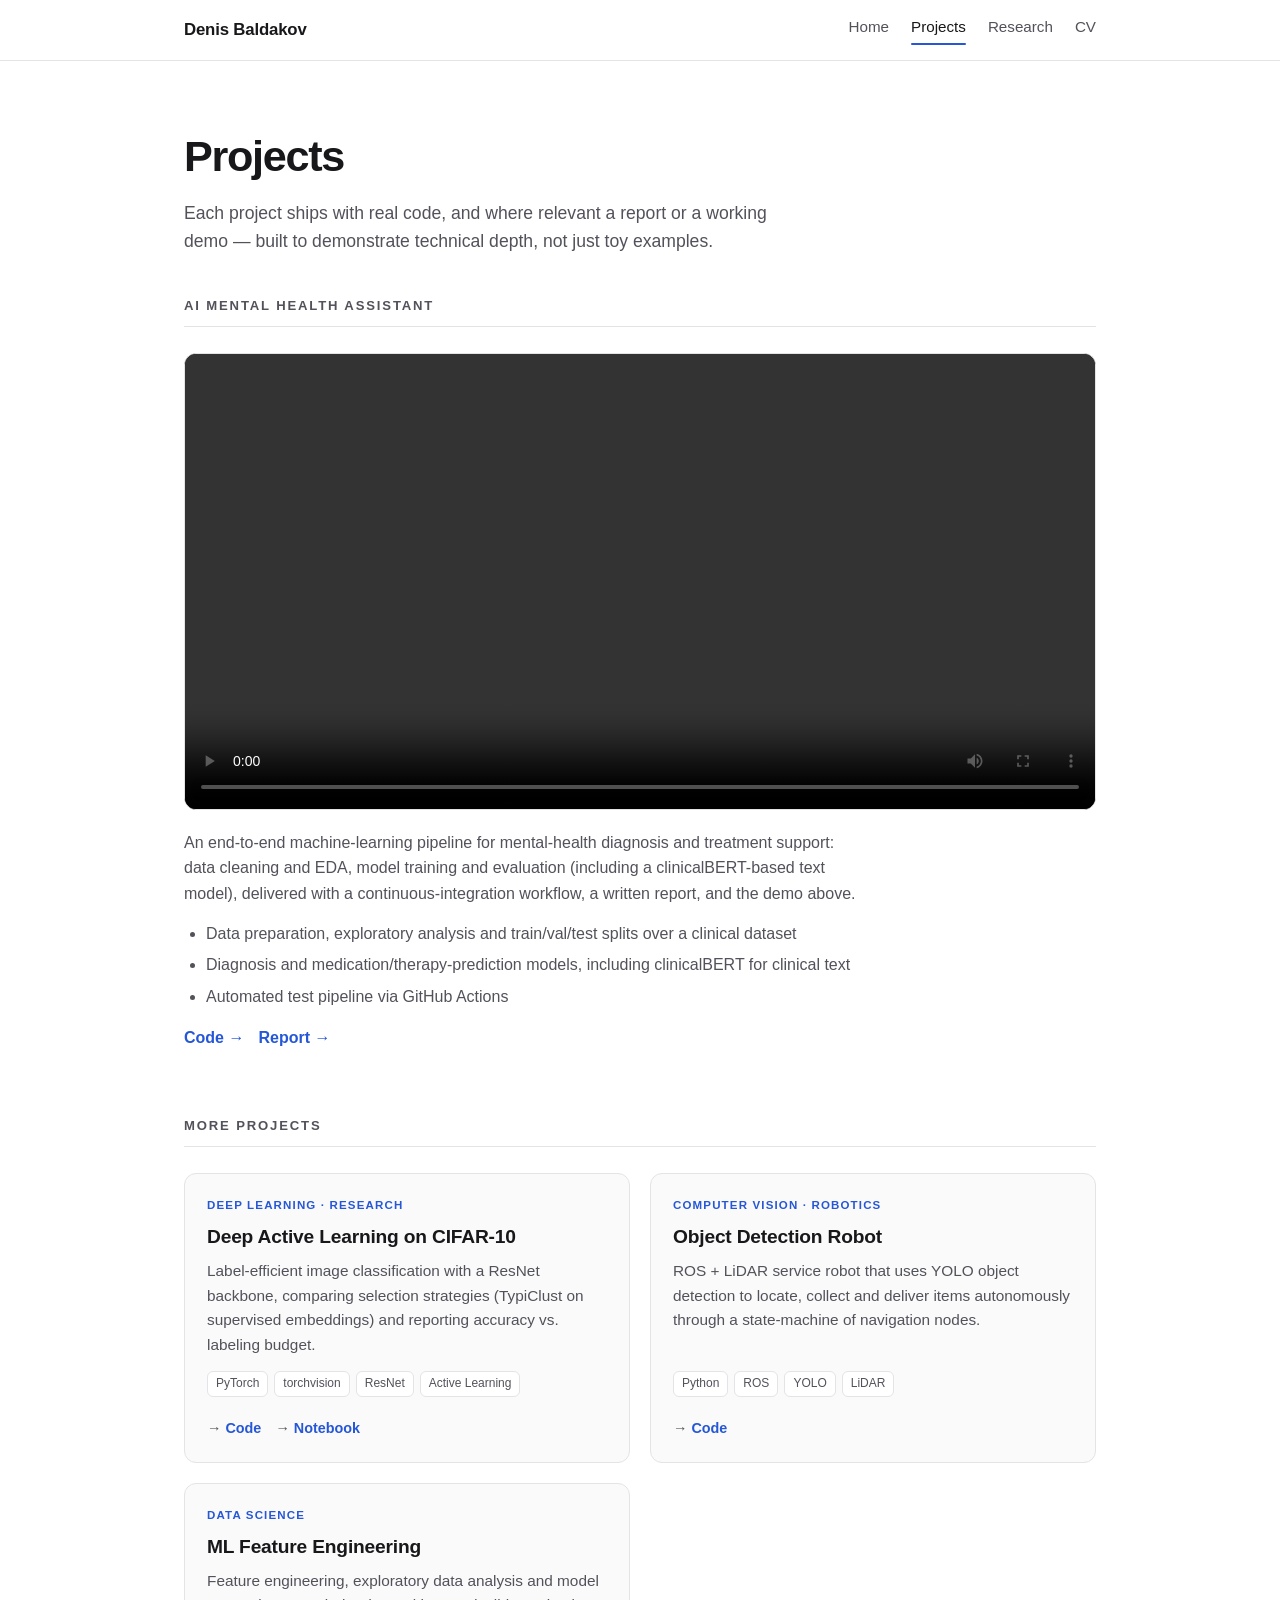
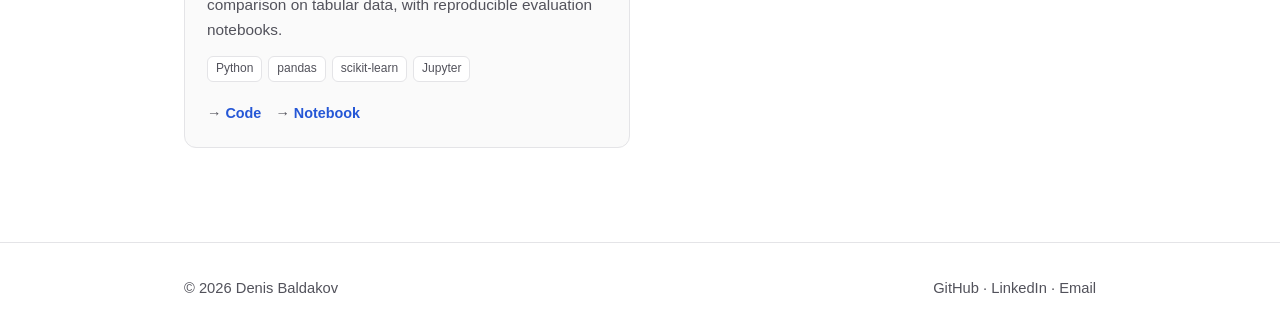
==== projects.html @ a7dafaee "Initial portfolio site: multi-page (home, projects, research, cv), demo video, report, CV, journey t" ====
<!doctype html>
<html lang="en">
<head>
  <meta charset="utf-8">
  <meta name="viewport" content="width=device-width, initial-scale=1">
  <title>Projects — Denis Baldakov</title>
  <meta name="description" content="Technical projects by Denis Baldakov — computer vision, deep learning and LLM systems with code, demos and reports.">
  <link rel="stylesheet" href="assets/style.css">
</head>
<body>

  <nav class="nav"><div class="container">
    <a class="brand" href="index.html">Denis Baldakov</a>
    <div class="links">
      <a href="index.html">Home</a>
      <a href="projects.html">Projects</a>
      <a href="research.html">Research</a>
      <a href="cv.html">CV</a>
    </div>
  </div></nav>

  <header class="hero" style="padding-bottom:20px;"><div class="container">
    <h1>Projects</h1>
    <p class="lead">Each project ships with real code, and where relevant a report or a working demo —
      built to demonstrate technical depth, not just toy examples.</p>
  </div></header>

  <!-- ======================= FLAGSHIP with embedded demo ======================= -->
  <section class="section" id="mental-health" style="padding-top:20px;"><div class="container">
    <h2>AI Mental Health Assistant</h2>
    <div class="media" style="margin-bottom:20px;">
      <video controls preload="metadata" poster="">
        <source src="files/mental_health_demo.mp4" type="video/mp4">
        Your browser can't play this video — <a href="files/mental_health_demo.mp4">download it</a>.
      </video>
    </div>
    <div class="prose">
      <p>An end-to-end machine-learning pipeline for mental-health diagnosis and treatment support:
        data cleaning and EDA, model training and evaluation (including a clinicalBERT-based text
        model), delivered with a continuous-integration workflow, a written report, and the demo above.</p>
      <ul>
        <li>Data preparation, exploratory analysis and train/val/test splits over a clinical dataset</li>
        <li>Diagnosis and medication/therapy-prediction models, including clinicalBERT for clinical text</li>
        <li>Automated test pipeline via GitHub Actions</li>
      </ul>
    </div>
    <div class="card-links" style="display:flex; gap:14px; font-weight:600;">
      <a href="https://github.com/Sofa3xpert/ai-mental-health-assistant" target="_blank" rel="noopener">Code →</a>
      <a href="research.html#report">Report →</a>
    </div>
  </div></section>

  <!-- ======================= OTHER PROJECTS ======================= -->
  <section class="section" style="padding-top:10px;"><div class="container">
    <h2>More Projects</h2>
    <div class="grid">

      <!-- ADD A PROJECT: copy one <article class="card"> … </article> block and edit -->
      <article class="card" id="active-learning">
        <span class="tag">Deep Learning · Research</span>
        <h3>Deep Active Learning on CIFAR-10</h3>
        <p>Label-efficient image classification with a ResNet backbone, comparing selection
          strategies (TypiClust on supervised embeddings) and reporting accuracy vs. labeling budget.</p>
        <div class="tech"><span>PyTorch</span><span>torchvision</span><span>ResNet</span><span>Active Learning</span></div>
        <div class="card-links">
          <a href="https://github.com/Sofa3xpert/active-learning-cifar10" target="_blank" rel="noopener">Code</a>
          <a href="research.html#notebooks">Notebook</a>
        </div>
      </article>

      <article class="card" id="ros-robot">
        <span class="tag">Computer Vision · Robotics</span>
        <h3>Object Detection Robot</h3>
        <p>ROS + LiDAR service robot that uses YOLO object detection to locate, collect and deliver
          items autonomously through a state-machine of navigation nodes.</p>
        <div class="tech"><span>Python</span><span>ROS</span><span>YOLO</span><span>LiDAR</span></div>
        <div class="card-links">
          <a href="https://github.com/Sofa3xpert/ros-object-detection-robot" target="_blank" rel="noopener">Code</a>
        </div>
      </article>

      <article class="card" id="feature-eng">
        <span class="tag">Data Science</span>
        <h3>ML Feature Engineering</h3>
        <p>Feature engineering, exploratory data analysis and model comparison on tabular data,
          with reproducible evaluation notebooks.</p>
        <div class="tech"><span>Python</span><span>pandas</span><span>scikit-learn</span><span>Jupyter</span></div>
        <div class="card-links">
          <a href="https://github.com/Sofa3xpert/ml-feature-engineering" target="_blank" rel="noopener">Code</a>
          <a href="research.html#notebooks">Notebook</a>
        </div>
      </article>

    </div>
  </div></section>

  <footer class="footer"><div class="container">
    <span>© 2026 Denis Baldakov</span>
    <span>
      <a href="https://github.com/Sofa3xpert" target="_blank" rel="noopener">GitHub</a> ·
      <a href="https://www.linkedin.com/in/denis-baldakov2026" target="_blank" rel="noopener">LinkedIn</a> ·
      <a href="mailto:denis1111baldakov@gmail.com">Email</a>
    </span>
  </div></footer>

  <script src="assets/main.js"></script>
</body>
</html>
---- assets/style.css ----
/* ===========================================================================
   Denis Baldakov — portfolio styles
   Single shared stylesheet for every page. Edit colours/spacing in :root.
   =========================================================================== */

:root {
  --bg:        #ffffff;
  --surface:   #fafafa;
  --border:    #e4e4e7;
  --text:      #18181b;
  --muted:     #52525b;
  --accent:    #2557d6;
  --accent-2:  #1a3fa0;
  --maxw:      960px;
  --radius:    12px;
  --font: "Helvetica Neue", Arial, system-ui, sans-serif;
}

@media (prefers-color-scheme: dark) {
  :root {
    --bg:      #0d0d10;
    --surface: #16161b;
    --border:  #2a2a31;
    --text:    #ececee;
    --muted:   #a1a1aa;
    --accent:  #6a9bff;
    --accent-2:#9cbcff;
  }
}

* { margin: 0; padding: 0; box-sizing: border-box; }

html { scroll-behavior: smooth; }

body {
  font-family: var(--font);
  background: var(--bg);
  color: var(--text);
  line-height: 1.6;
  font-size: 16px;
  -webkit-font-smoothing: antialiased;
}

a { color: var(--accent); text-decoration: none; }
a:hover { text-decoration: underline; }

.container { max-width: var(--maxw); margin: 0 auto; padding: 0 24px; }

/* ---- Navigation ---------------------------------------------------------- */
.nav {
  position: sticky; top: 0; z-index: 50;
  background: color-mix(in srgb, var(--bg) 88%, transparent);
  backdrop-filter: saturate(160%) blur(10px);
  border-bottom: 1px solid var(--border);
}
.nav .container {
  display: flex; align-items: center; justify-content: space-between;
  height: 60px;
}
.nav .brand { font-weight: 700; font-size: 1.05rem; letter-spacing: -0.01em; color: var(--text); }
.nav .links { display: flex; gap: 22px; }
.nav .links a { color: var(--muted); font-size: 0.95rem; font-weight: 500; }
.nav .links a:hover { color: var(--text); text-decoration: none; }
.nav .links a.active { color: var(--text); }
.nav .links a.active::after {
  content: ""; display: block; height: 2px; background: var(--accent);
  border-radius: 2px; margin-top: 3px;
}

/* ---- Section headers (CV-consistent: caps + rule) ------------------------ */
.section { padding: 54px 0; }
.section h2 {
  font-size: 0.82rem; text-transform: uppercase; letter-spacing: 0.14em;
  color: var(--muted); font-weight: 700;
  border-bottom: 1px solid var(--border); padding-bottom: 10px; margin-bottom: 26px;
}

/* ---- Hero ---------------------------------------------------------------- */
.hero { padding: 72px 0 40px; }
.hero h1 { font-size: 2.7rem; font-weight: 800; letter-spacing: -0.03em; line-height: 1.1; }
.hero .role { font-size: 1.2rem; color: var(--accent); font-weight: 600; margin-top: 6px; }
.hero p.lead { font-size: 1.1rem; color: var(--muted); max-width: 620px; margin-top: 18px; }
.hero .actions { display: flex; flex-wrap: wrap; gap: 12px; margin-top: 26px; }

/* ---- Buttons ------------------------------------------------------------- */
.btn {
  display: inline-flex; align-items: center; gap: 8px;
  padding: 10px 18px; border-radius: 999px; font-weight: 600; font-size: 0.95rem;
  border: 1px solid var(--border); background: var(--surface); color: var(--text);
  transition: transform .12s ease, border-color .12s ease, background .12s ease;
}
.btn:hover { text-decoration: none; transform: translateY(-1px); border-color: var(--accent); }
.btn.primary { background: var(--accent); color: #fff; border-color: var(--accent); }
.btn.primary:hover { background: var(--accent-2); border-color: var(--accent-2); }

/* ---- Stat row ------------------------------------------------------------ */
.stats { display: grid; grid-template-columns: repeat(3, 1fr); gap: 16px; margin-top: 8px; }
.stat { border: 1px solid var(--border); border-radius: var(--radius); padding: 18px 20px; background: var(--surface); }
.stat .n { font-size: 1.5rem; font-weight: 800; letter-spacing: -0.02em; }
.stat .l { color: var(--muted); font-size: 0.9rem; margin-top: 2px; }

/* ---- Cards (projects / papers) ------------------------------------------- */
.grid { display: grid; grid-template-columns: repeat(2, 1fr); gap: 20px; }
.card {
  border: 1px solid var(--border); border-radius: var(--radius);
  background: var(--surface); padding: 22px; display: flex; flex-direction: column;
  transition: transform .14s ease, border-color .14s ease, box-shadow .14s ease;
}
.card:hover { transform: translateY(-3px); border-color: var(--accent); box-shadow: 0 8px 30px rgba(0,0,0,.06); }
.card .tag { font-size: 0.72rem; text-transform: uppercase; letter-spacing: 0.1em; color: var(--accent); font-weight: 700; }
.card h3 { font-size: 1.2rem; margin: 8px 0 6px; letter-spacing: -0.01em; }
.card p { color: var(--muted); font-size: 0.96rem; flex: 1; }
.card .tech { display: flex; flex-wrap: wrap; gap: 6px; margin: 14px 0 4px; }
.card .tech span {
  font-size: 0.75rem; color: var(--muted); border: 1px solid var(--border);
  border-radius: 6px; padding: 2px 8px; background: var(--bg);
}
.card .card-links { display: flex; gap: 14px; margin-top: 16px; font-size: 0.9rem; font-weight: 600; }
.card .card-links a::before { content: "→ "; color: var(--muted); }

/* ---- Featured media (video / report) ------------------------------------- */
.media { border: 1px solid var(--border); border-radius: var(--radius); overflow: hidden; background: #000; }
.media video { width: 100%; display: block; }
.embed-pdf { width: 100%; height: 80vh; border: 1px solid var(--border); border-radius: var(--radius); }

/* ---- Journey (scaffold for the future animated world map) ---------------- */
#journey .map-slot {
  position: relative; border: 1px dashed var(--border); border-radius: var(--radius);
  background: var(--surface); min-height: 120px; margin-bottom: 26px;
  display: flex; align-items: center; justify-content: center; color: var(--muted);
  font-size: 0.9rem; text-align: center; padding: 20px;
}
.timeline { position: relative; padding-left: 26px; }
.timeline::before { content: ""; position: absolute; left: 7px; top: 4px; bottom: 4px; width: 2px; background: var(--border); }
.tl-item { position: relative; padding: 0 0 22px 4px; opacity: 0; transform: translateY(10px); }
.tl-item.in { opacity: 1; transform: none; transition: opacity .5s ease, transform .5s ease; }
.tl-item::before {
  content: ""; position: absolute; left: -23px; top: 6px; width: 12px; height: 12px;
  border-radius: 50%; background: var(--accent); box-shadow: 0 0 0 4px color-mix(in srgb, var(--accent) 22%, transparent);
}
.tl-item .when { font-size: 0.8rem; color: var(--muted); }
.tl-item .what { font-weight: 700; margin-top: 1px; }
.tl-item .where { color: var(--muted); font-size: 0.92rem; }

/* ---- Footer -------------------------------------------------------------- */
.footer { border-top: 1px solid var(--border); margin-top: 40px; padding: 34px 0; color: var(--muted); font-size: 0.92rem; }
.footer .container { display: flex; flex-wrap: wrap; gap: 16px; justify-content: space-between; }
.footer a { color: var(--muted); }
.footer a:hover { color: var(--text); }

/* ---- Prose (research write-ups) ------------------------------------------ */
.prose p { color: var(--muted); margin-bottom: 14px; max-width: 680px; }
.prose ul { color: var(--muted); margin: 0 0 16px 22px; }
.prose li { margin-bottom: 6px; }

/* ---- Responsive ---------------------------------------------------------- */
@media (max-width: 720px) {
  .hero h1 { font-size: 2.1rem; }
  .grid, .stats { grid-template-columns: 1fr; }
  .nav .links { gap: 16px; }
  .nav .brand { font-size: 0.98rem; }
}
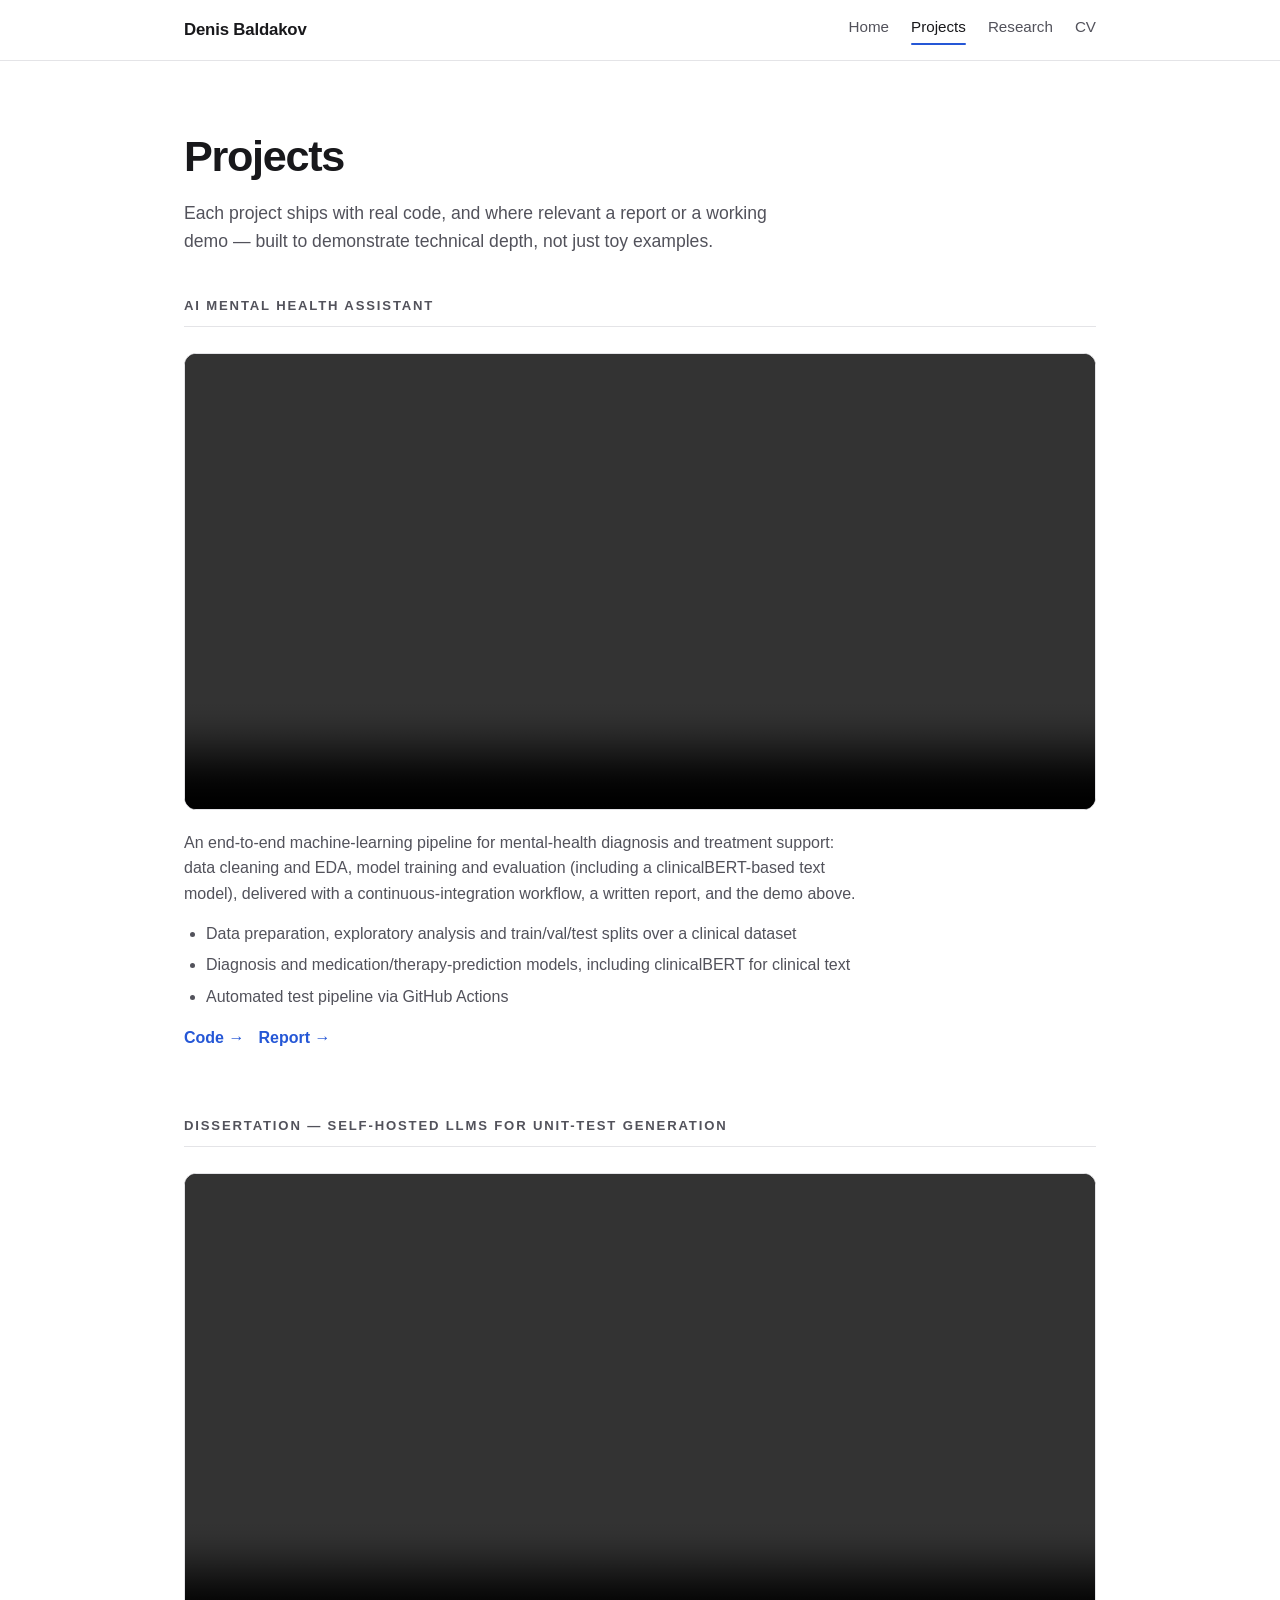
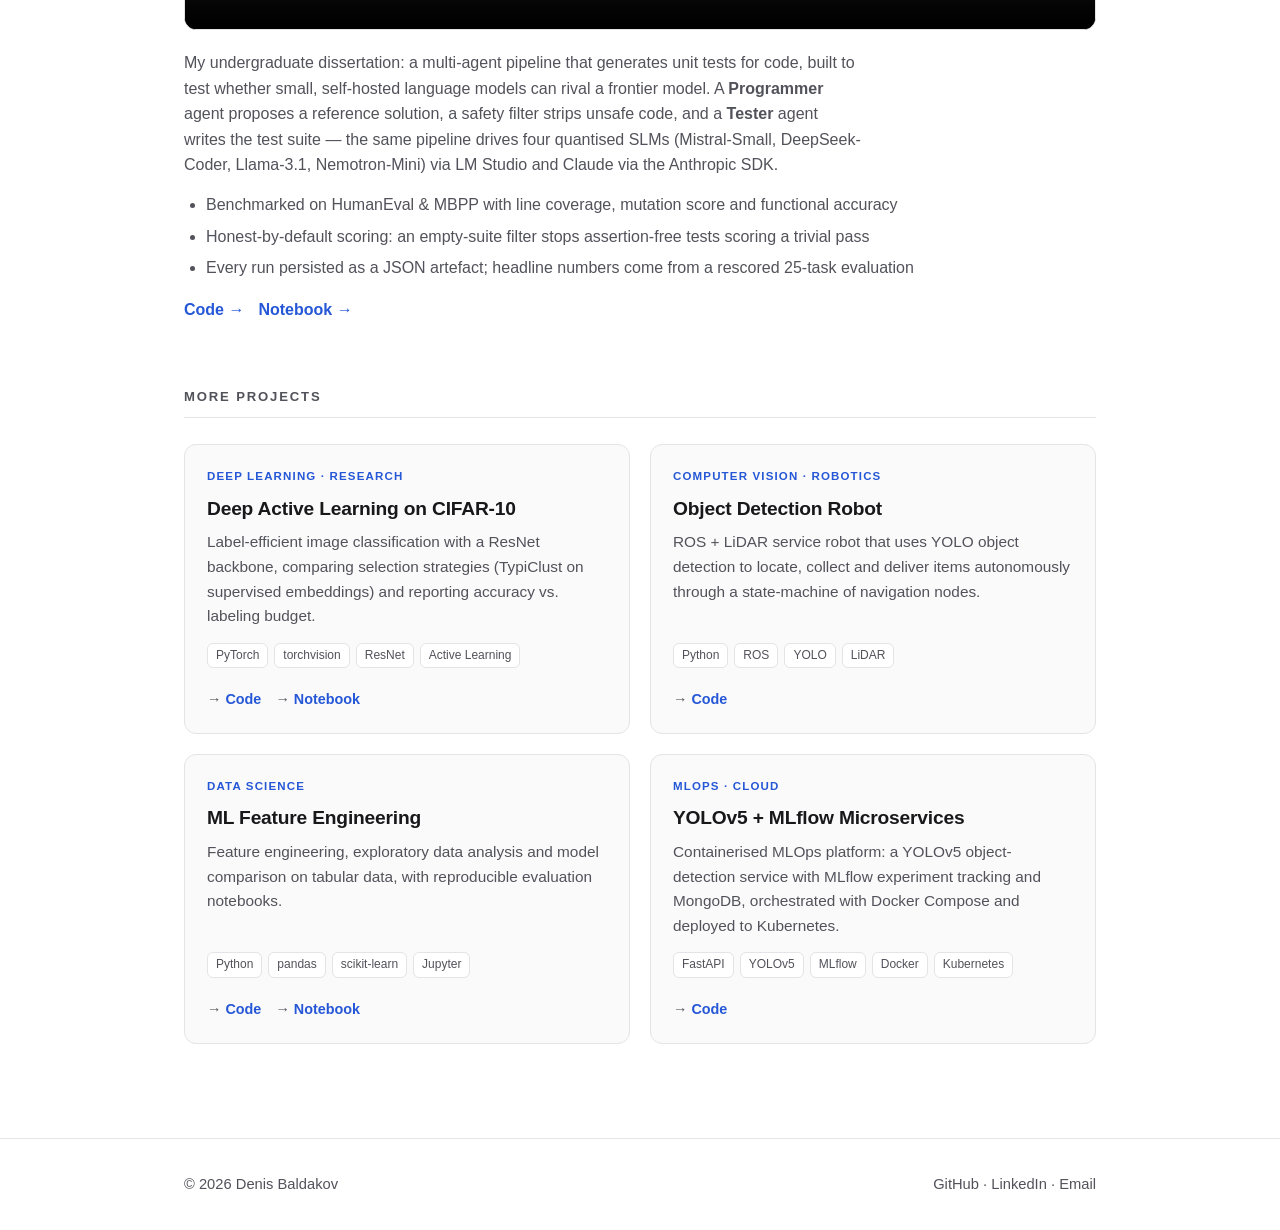
==== commit 1aa659ea: "Add animated journey world map + dissertation & MLOps projects - Animated equirectangular world map " ====
--- a/projects.html
+++ b/projects.html
@@ -50,6 +50,33 @@
     </div>
   </div></section>
 
+  <!-- ======================= DISSERTATION with embedded demo ======================= -->
+  <section class="section" id="slm-tests" style="padding-top:10px;"><div class="container">
+    <h2>Dissertation — Self-Hosted LLMs for Unit-Test Generation</h2>
+    <div class="media" style="margin-bottom:20px;">
+      <video controls preload="metadata" poster="">
+        <source src="files/dissertation_demo.mp4" type="video/mp4">
+        Your browser can't play this video — <a href="files/dissertation_demo.mp4">download it</a>.
+      </video>
+    </div>
+    <div class="prose">
+      <p>My undergraduate dissertation: a multi-agent pipeline that generates unit tests for code, built to
+        test whether small, self-hosted language models can rival a frontier model. A <strong>Programmer</strong>
+        agent proposes a reference solution, a safety filter strips unsafe code, and a <strong>Tester</strong>
+        agent writes the test suite — the same pipeline drives four quantised SLMs (Mistral-Small,
+        DeepSeek-Coder, Llama-3.1, Nemotron-Mini) via LM Studio and Claude via the Anthropic SDK.</p>
+      <ul>
+        <li>Benchmarked on HumanEval &amp; MBPP with line coverage, mutation score and functional accuracy</li>
+        <li>Honest-by-default scoring: an empty-suite filter stops assertion-free tests scoring a trivial pass</li>
+        <li>Every run persisted as a JSON artefact; headline numbers come from a rescored 25-task evaluation</li>
+      </ul>
+    </div>
+    <div class="card-links" style="display:flex; gap:14px; font-weight:600;">
+      <a href="https://github.com/Sofa3xpert/slm-unit-test-generation" target="_blank" rel="noopener">Code →</a>
+      <a href="research.html#notebooks">Notebook →</a>
+    </div>
+  </div></section>
+
   <!-- ======================= OTHER PROJECTS ======================= -->
   <section class="section" style="padding-top:10px;"><div class="container">
     <h2>More Projects</h2>
@@ -91,6 +118,17 @@
         </div>
       </article>
 
+      <article class="card" id="yolo-mlops">
+        <span class="tag">MLOps · Cloud</span>
+        <h3>YOLOv5 + MLflow Microservices</h3>
+        <p>Containerised MLOps platform: a YOLOv5 object-detection service with MLflow experiment
+          tracking and MongoDB, orchestrated with Docker Compose and deployed to Kubernetes.</p>
+        <div class="tech"><span>FastAPI</span><span>YOLOv5</span><span>MLflow</span><span>Docker</span><span>Kubernetes</span></div>
+        <div class="card-links">
+          <a href="https://github.com/Sofa3xpert/yolo-mlflow-microservices" target="_blank" rel="noopener">Code</a>
+        </div>
+      </article>
+
     </div>
   </div></section>
 
--- a/assets/style.css
+++ b/assets/style.css
@@ -130,6 +130,82 @@
   display: flex; align-items: center; justify-content: center; color: var(--muted);
   font-size: 0.9rem; text-align: center; padding: 20px;
 }
+/* --- animated world map (JS-enhanced; falls back to the dashed slot) ------- */
+#world-map.wm {
+  border: 1px solid #1b1b22;
+  border-radius: var(--radius);
+  background: radial-gradient(125% 150% at 50% 4%, #16161d 0%, #0b0b0f 55%, #060608 100%);
+  padding: 0; min-height: 0; overflow: hidden; display: block;
+  box-shadow: inset 0 1px 0 rgba(255,255,255,.03);
+}
+.wm-svg { width: 100%; height: auto; display: block; opacity: 0; transition: opacity .8s ease; }
+.wm-svg.in { opacity: 1; }
+
+/* land: white silhouette on the dark panel */
+.wm-land path {
+  fill: #eceef3; fill-opacity: .92;
+  stroke: #0a0a0c; stroke-width: .5; vector-effect: non-scaling-stroke;
+}
+
+/* markers */
+.wm-markers { filter: drop-shadow(0 0 4px color-mix(in srgb, var(--accent) 70%, transparent)); }
+.wm-pin .wm-dot {
+  fill: #ffffff; stroke: var(--accent); stroke-width: 2;
+  opacity: 0; transform: scale(0);
+  transform-box: fill-box; transform-origin: center;
+}
+.wm-svg.in .wm-pin .wm-dot {
+  animation: wm-pop .5s cubic-bezier(.2,1.3,.4,1) forwards;
+  animation-delay: calc(.5s + var(--i) * .35s);
+}
+@keyframes wm-pop { to { opacity: 1; transform: scale(1); } }
+
+.wm-pin .wm-ping {
+  fill: none; stroke: var(--accent); stroke-width: 1.5; opacity: 0;
+  transform-box: fill-box; transform-origin: center;
+}
+.wm-svg.in .wm-pin .wm-ping {
+  animation: wm-ping 2.6s ease-out infinite;
+  animation-delay: calc(1s + var(--i) * .35s);
+}
+@keyframes wm-ping {
+  0%   { opacity: .5;  transform: scale(.4); }
+  70%  { opacity: 0;   transform: scale(3.4); }
+  100% { opacity: 0;   transform: scale(3.4); }
+}
+
+/* flight-path arcs (draw-on; delay set inline per arc in worldmap.js) */
+.wm-arc {
+  fill: none; stroke: var(--accent); stroke-width: 1.8; stroke-linecap: round;
+  vector-effect: non-scaling-stroke; opacity: .9;
+  filter: drop-shadow(0 0 3px color-mix(in srgb, var(--accent) 60%, transparent));
+}
+.wm-svg.in .wm-arc { animation: wm-draw 1s ease forwards; }
+@keyframes wm-draw { to { stroke-dashoffset: 0; } }
+
+/* labels */
+.wm-label { opacity: 0; }
+.wm-svg.in .wm-label { animation: wm-fade .6s ease forwards; animation-delay: calc(.75s + var(--i) * .35s); }
+@keyframes wm-fade { to { opacity: 1; } }
+.wm-label text {
+  font-family: var(--font);
+  paint-order: stroke; stroke: #060608; stroke-width: 3px; stroke-linejoin: round;
+  vector-effect: non-scaling-stroke;
+}
+.wm-city { fill: #f4f5f8; font-size: 15px; font-weight: 700; }
+.wm-meta { fill: #aeb4c0; font-size: 12px; }
+
+@media (prefers-reduced-motion: reduce) {
+  .wm-svg, .wm-svg.in .wm-pin .wm-dot, .wm-svg.in .wm-pin .wm-ping,
+  .wm-svg.in .wm-arc, .wm-svg.in .wm-label { animation: none !important; transition: none !important; opacity: 1 !important; }
+  .wm-svg.in .wm-pin .wm-dot { transform: scale(1); }
+  .wm-svg.in .wm-arc { stroke-dashoffset: 0 !important; }
+}
+@media (max-width: 720px) {
+  .wm-city { font-size: 20px; }
+  .wm-meta { font-size: 16px; }
+}
+
 .timeline { position: relative; padding-left: 26px; }
 .timeline::before { content: ""; position: absolute; left: 7px; top: 4px; bottom: 4px; width: 2px; background: var(--border); }
 .tl-item { position: relative; padding: 0 0 22px 4px; opacity: 0; transform: translateY(10px); }
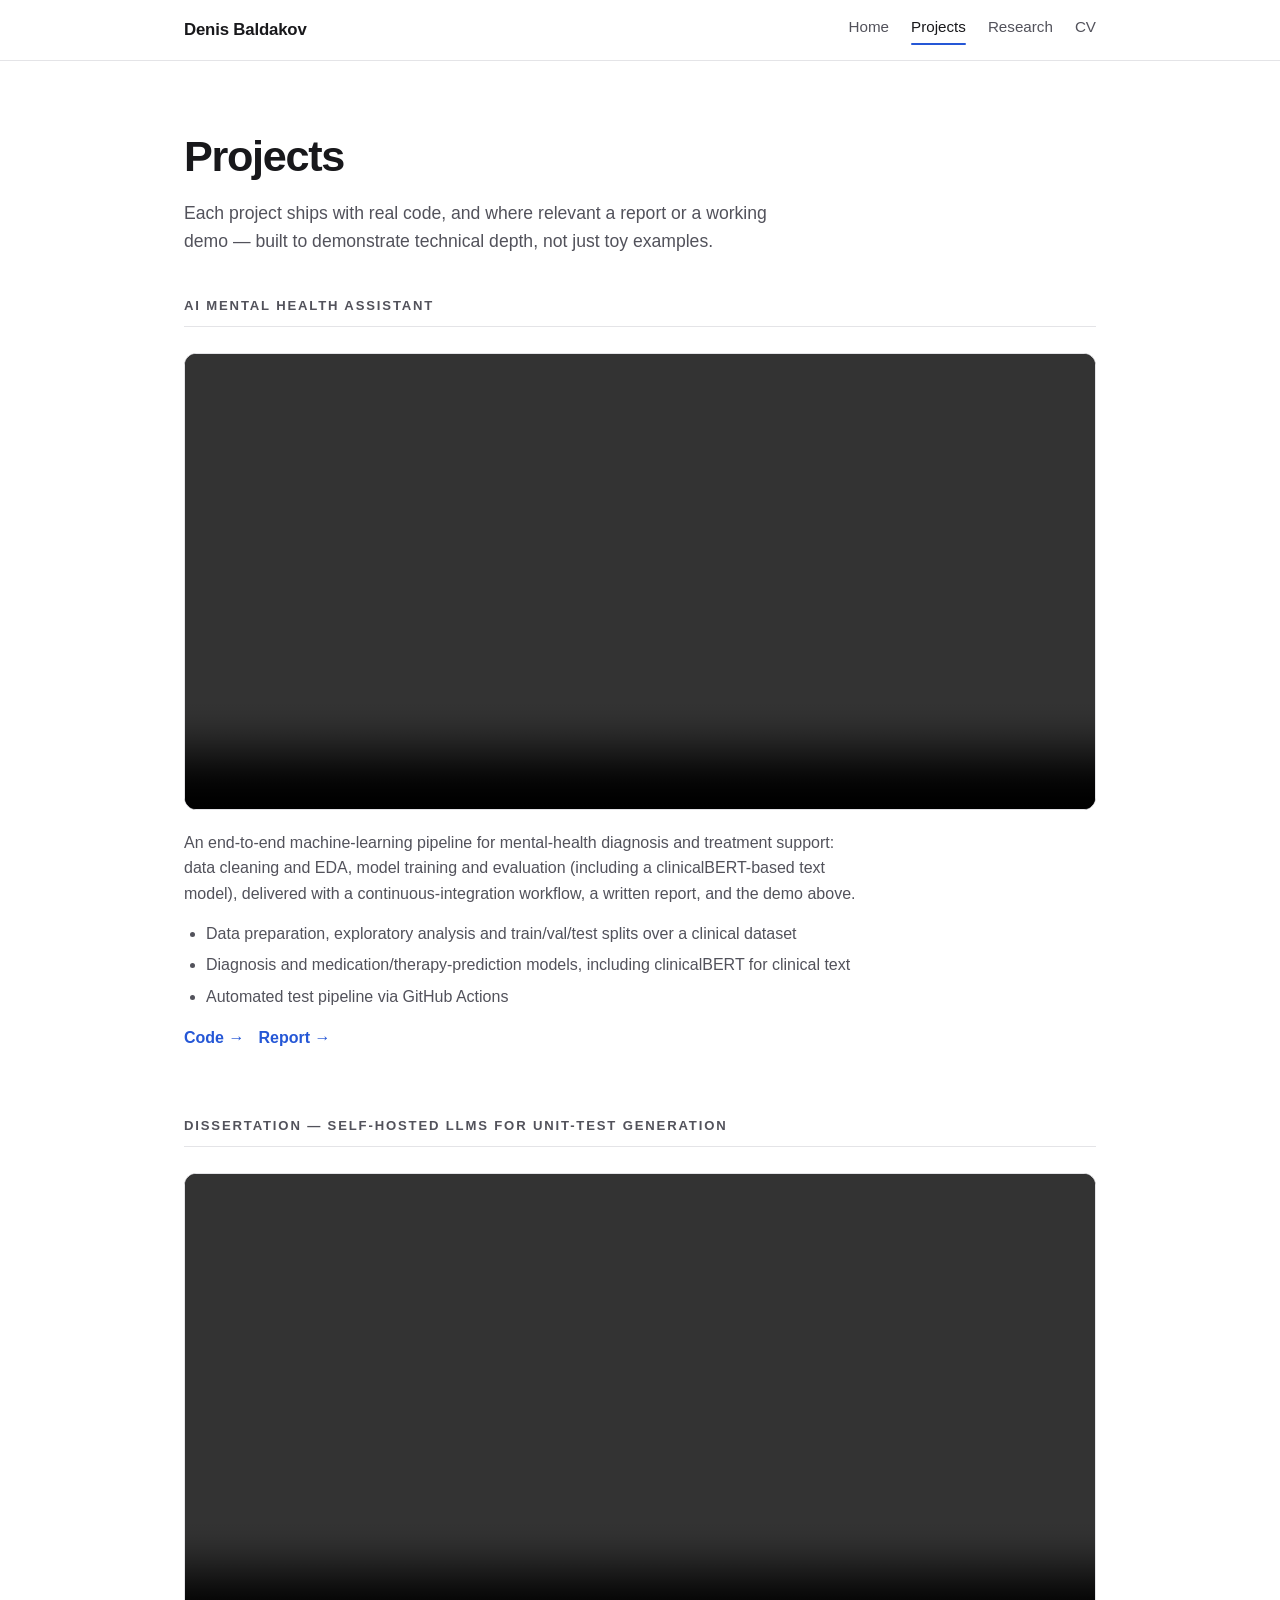
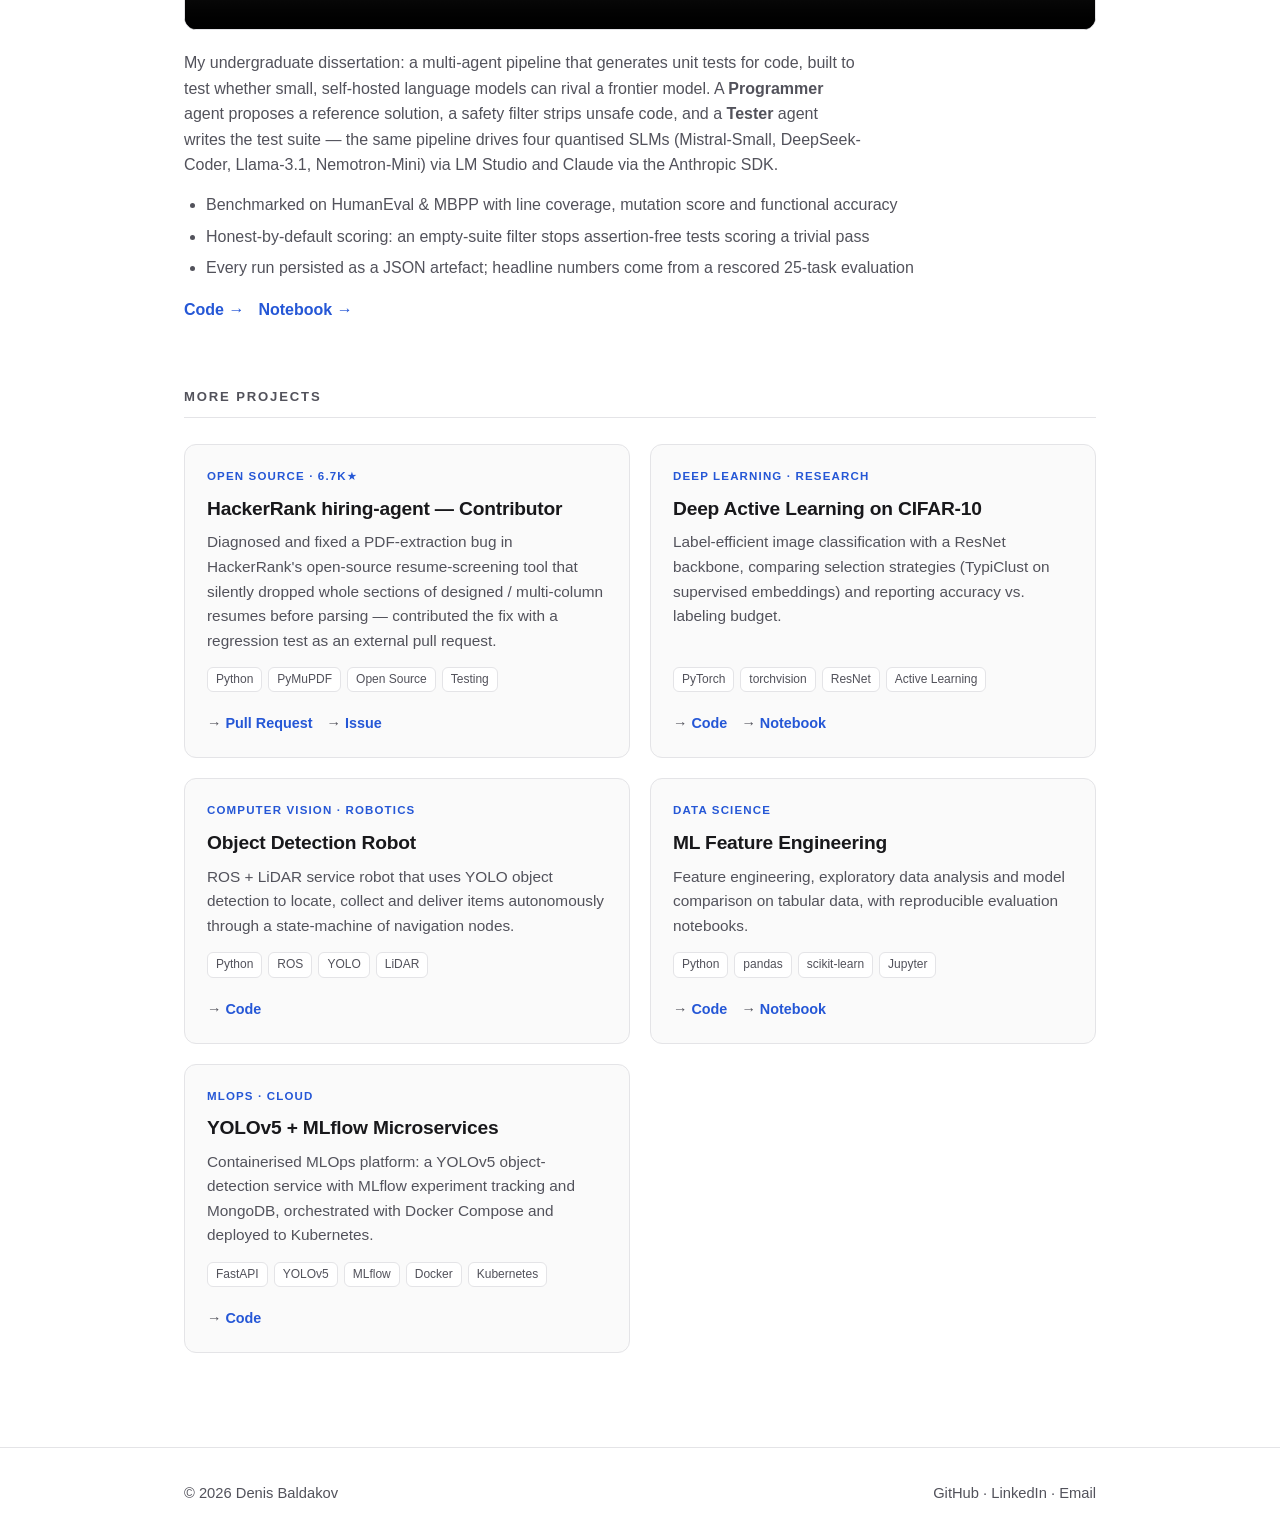
==== commit 8b4d26ee: "Add open-source contribution (projects card + homepage stat) and hero photo" ====
--- a/projects.html
+++ b/projects.html
@@ -83,6 +83,19 @@
     <div class="grid">
 
       <!-- ADD A PROJECT: copy one <article class="card"> … </article> block and edit -->
+      <article class="card" id="open-source">
+        <span class="tag">Open Source · 6.7k★</span>
+        <h3>HackerRank hiring-agent — Contributor</h3>
+        <p>Diagnosed and fixed a PDF-extraction bug in HackerRank's open-source resume-screening tool
+          that silently dropped whole sections of designed / multi-column resumes before parsing —
+          contributed the fix with a regression test as an external pull request.</p>
+        <div class="tech"><span>Python</span><span>PyMuPDF</span><span>Open Source</span><span>Testing</span></div>
+        <div class="card-links">
+          <a href="https://github.com/interviewstreet/hiring-agent/pull/401" target="_blank" rel="noopener">Pull Request</a>
+          <a href="https://github.com/interviewstreet/hiring-agent/issues/400" target="_blank" rel="noopener">Issue</a>
+        </div>
+      </article>
+
       <article class="card" id="active-learning">
         <span class="tag">Deep Learning · Research</span>
         <h3>Deep Active Learning on CIFAR-10</h3>
--- a/assets/style.css
+++ b/assets/style.css
@@ -94,10 +94,19 @@
 .btn.primary:hover { background: var(--accent-2); border-color: var(--accent-2); }
 
 /* ---- Stat row ------------------------------------------------------------ */
-.stats { display: grid; grid-template-columns: repeat(3, 1fr); gap: 16px; margin-top: 8px; }
+.stats { display: grid; grid-template-columns: repeat(4, 1fr); gap: 16px; margin-top: 8px; }
 .stat { border: 1px solid var(--border); border-radius: var(--radius); padding: 18px 20px; background: var(--surface); }
 .stat .n { font-size: 1.5rem; font-weight: 800; letter-spacing: -0.02em; }
 .stat .l { color: var(--muted); font-size: 0.9rem; margin-top: 2px; }
+
+/* ---- Hero avatar --------------------------------------------------------- */
+.hero-head { display: flex; align-items: center; gap: 18px; }
+.avatar {
+  width: 76px; height: 76px; flex: none;
+  border-radius: 50%; object-fit: cover; object-position: center 20%;
+  border: 2px solid var(--border);
+}
+@media (max-width: 640px) { .avatar { width: 60px; height: 60px; } .hero-head { gap: 14px; } }
 
 /* ---- Cards (projects / papers) ------------------------------------------- */
 .grid { display: grid; grid-template-columns: repeat(2, 1fr); gap: 20px; }
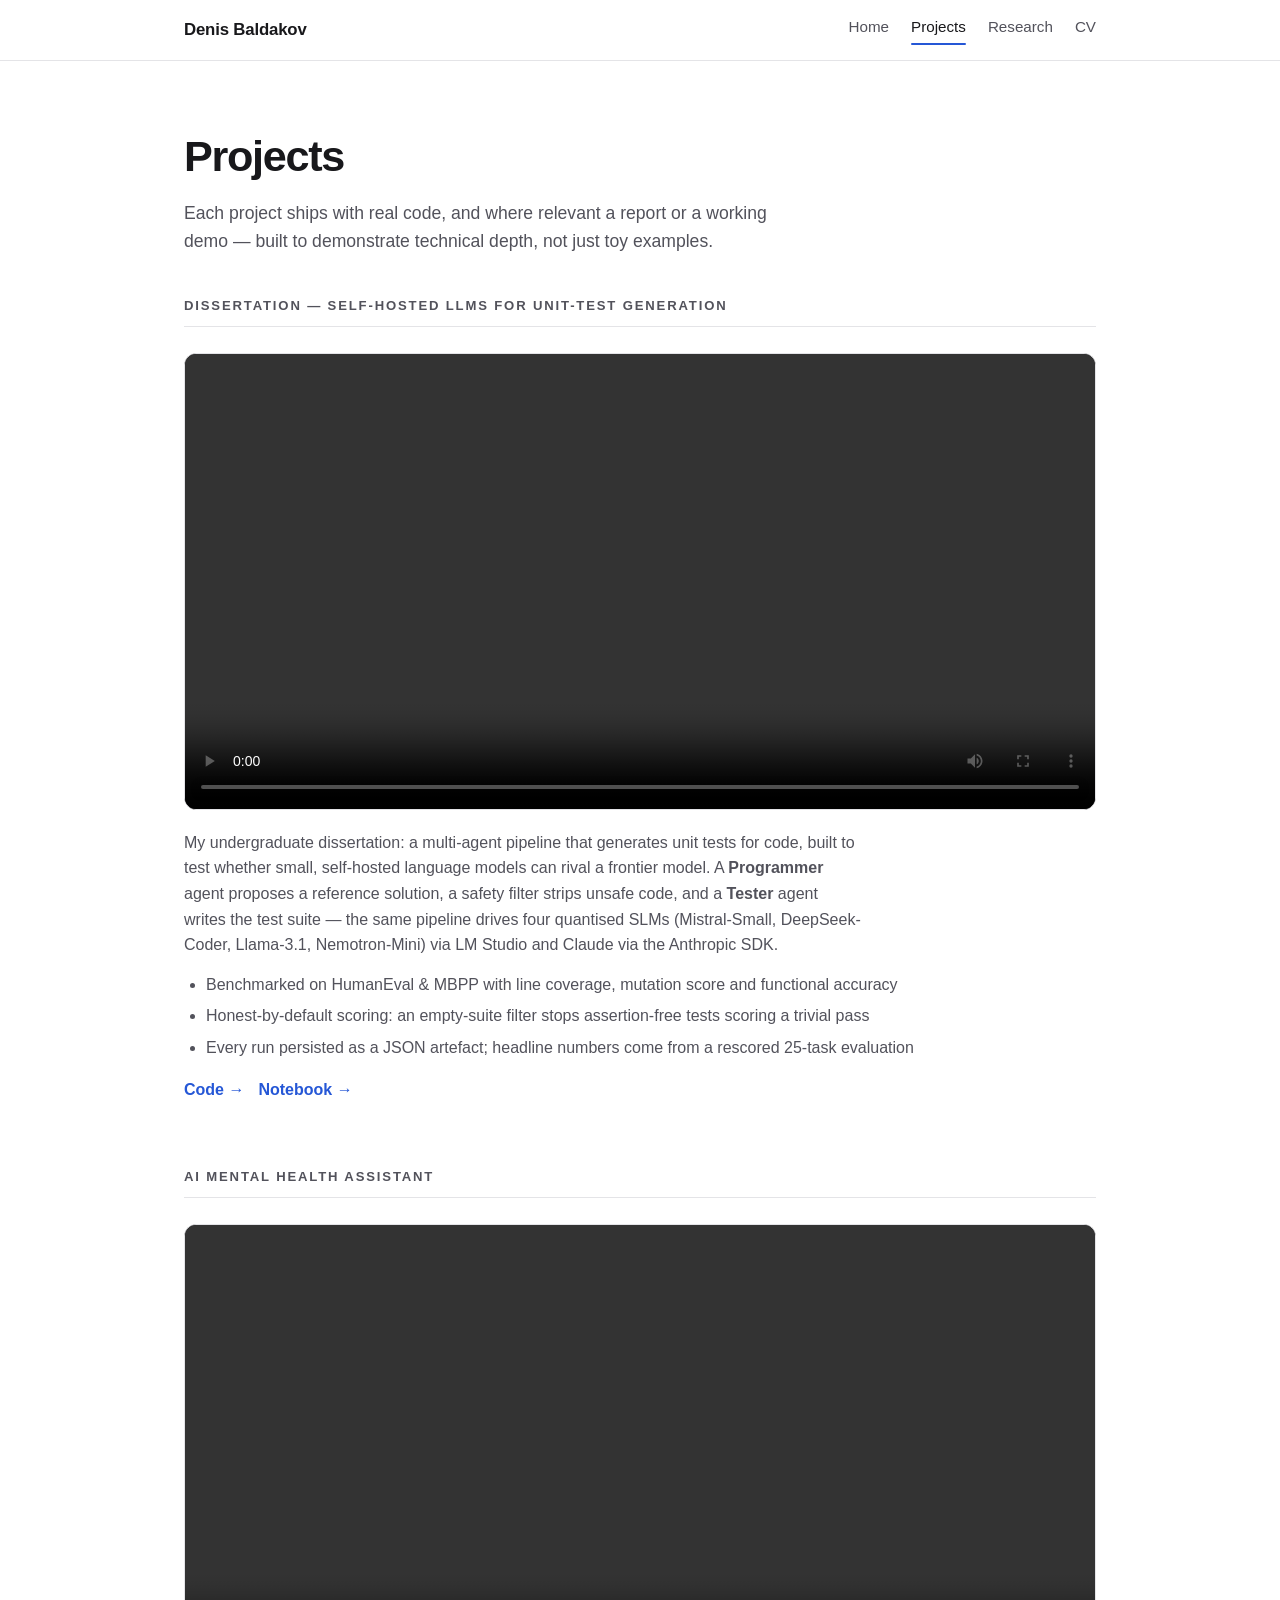
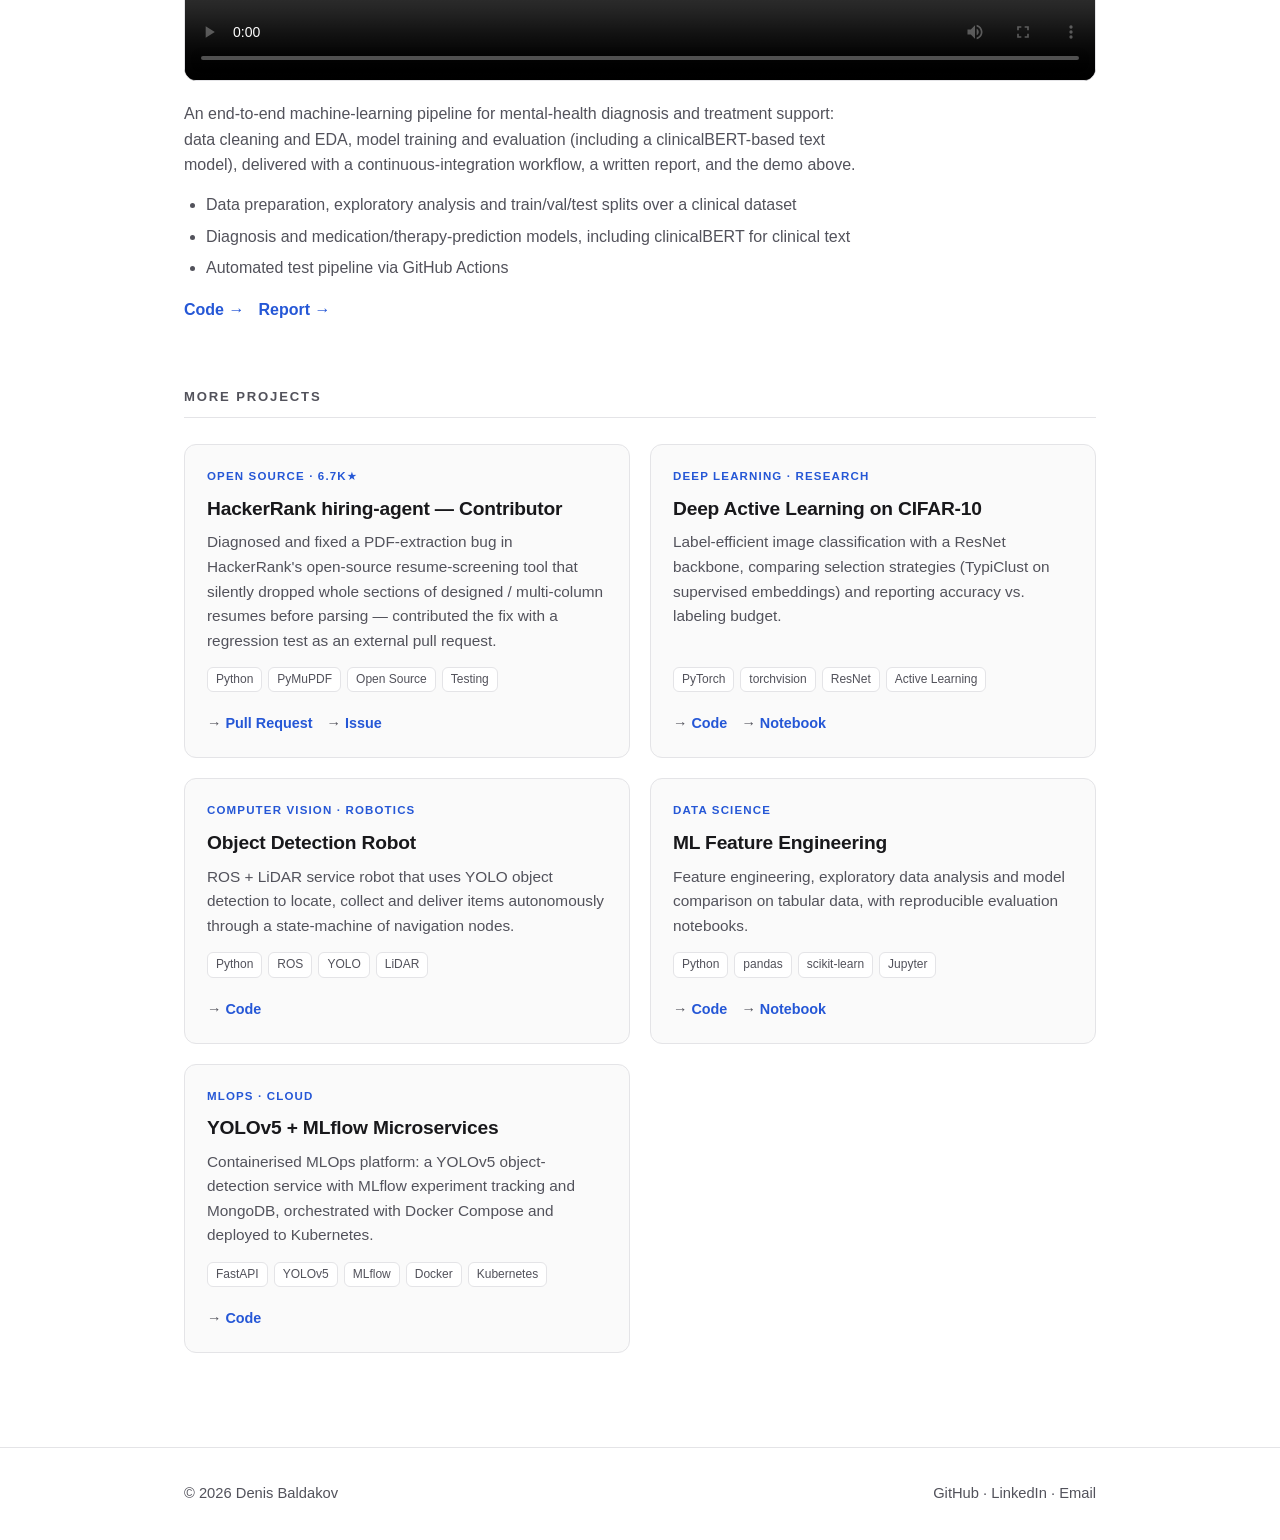
==== commit e97bada0: "Reorder project demos (dissertation first) and refresh download CV - projects.html: lead with the di" ====
--- a/projects.html
+++ b/projects.html
@@ -25,33 +25,8 @@
       built to demonstrate technical depth, not just toy examples.</p>
   </div></header>
 
-  <!-- ======================= FLAGSHIP with embedded demo ======================= -->
-  <section class="section" id="mental-health" style="padding-top:20px;"><div class="container">
-    <h2>AI Mental Health Assistant</h2>
-    <div class="media" style="margin-bottom:20px;">
-      <video controls preload="metadata" poster="">
-        <source src="files/mental_health_demo.mp4" type="video/mp4">
-        Your browser can't play this video — <a href="files/mental_health_demo.mp4">download it</a>.
-      </video>
-    </div>
-    <div class="prose">
-      <p>An end-to-end machine-learning pipeline for mental-health diagnosis and treatment support:
-        data cleaning and EDA, model training and evaluation (including a clinicalBERT-based text
-        model), delivered with a continuous-integration workflow, a written report, and the demo above.</p>
-      <ul>
-        <li>Data preparation, exploratory analysis and train/val/test splits over a clinical dataset</li>
-        <li>Diagnosis and medication/therapy-prediction models, including clinicalBERT for clinical text</li>
-        <li>Automated test pipeline via GitHub Actions</li>
-      </ul>
-    </div>
-    <div class="card-links" style="display:flex; gap:14px; font-weight:600;">
-      <a href="https://github.com/Sofa3xpert/ai-mental-health-assistant" target="_blank" rel="noopener">Code →</a>
-      <a href="research.html#report">Report →</a>
-    </div>
-  </div></section>
-
   <!-- ======================= DISSERTATION with embedded demo ======================= -->
-  <section class="section" id="slm-tests" style="padding-top:10px;"><div class="container">
+  <section class="section" id="slm-tests" style="padding-top:20px;"><div class="container">
     <h2>Dissertation — Self-Hosted LLMs for Unit-Test Generation</h2>
     <div class="media" style="margin-bottom:20px;">
       <video controls preload="metadata" poster="">
@@ -74,6 +49,31 @@
     <div class="card-links" style="display:flex; gap:14px; font-weight:600;">
       <a href="https://github.com/Sofa3xpert/slm-unit-test-generation" target="_blank" rel="noopener">Code →</a>
       <a href="research.html#notebooks">Notebook →</a>
+    </div>
+  </div></section>
+
+  <!-- ======================= FLAGSHIP with embedded demo ======================= -->
+  <section class="section" id="mental-health" style="padding-top:10px;"><div class="container">
+    <h2>AI Mental Health Assistant</h2>
+    <div class="media" style="margin-bottom:20px;">
+      <video controls preload="metadata" poster="">
+        <source src="files/mental_health_demo.mp4" type="video/mp4">
+        Your browser can't play this video — <a href="files/mental_health_demo.mp4">download it</a>.
+      </video>
+    </div>
+    <div class="prose">
+      <p>An end-to-end machine-learning pipeline for mental-health diagnosis and treatment support:
+        data cleaning and EDA, model training and evaluation (including a clinicalBERT-based text
+        model), delivered with a continuous-integration workflow, a written report, and the demo above.</p>
+      <ul>
+        <li>Data preparation, exploratory analysis and train/val/test splits over a clinical dataset</li>
+        <li>Diagnosis and medication/therapy-prediction models, including clinicalBERT for clinical text</li>
+        <li>Automated test pipeline via GitHub Actions</li>
+      </ul>
+    </div>
+    <div class="card-links" style="display:flex; gap:14px; font-weight:600;">
+      <a href="https://github.com/Sofa3xpert/ai-mental-health-assistant" target="_blank" rel="noopener">Code →</a>
+      <a href="research.html#report">Report →</a>
     </div>
   </div></section>
 
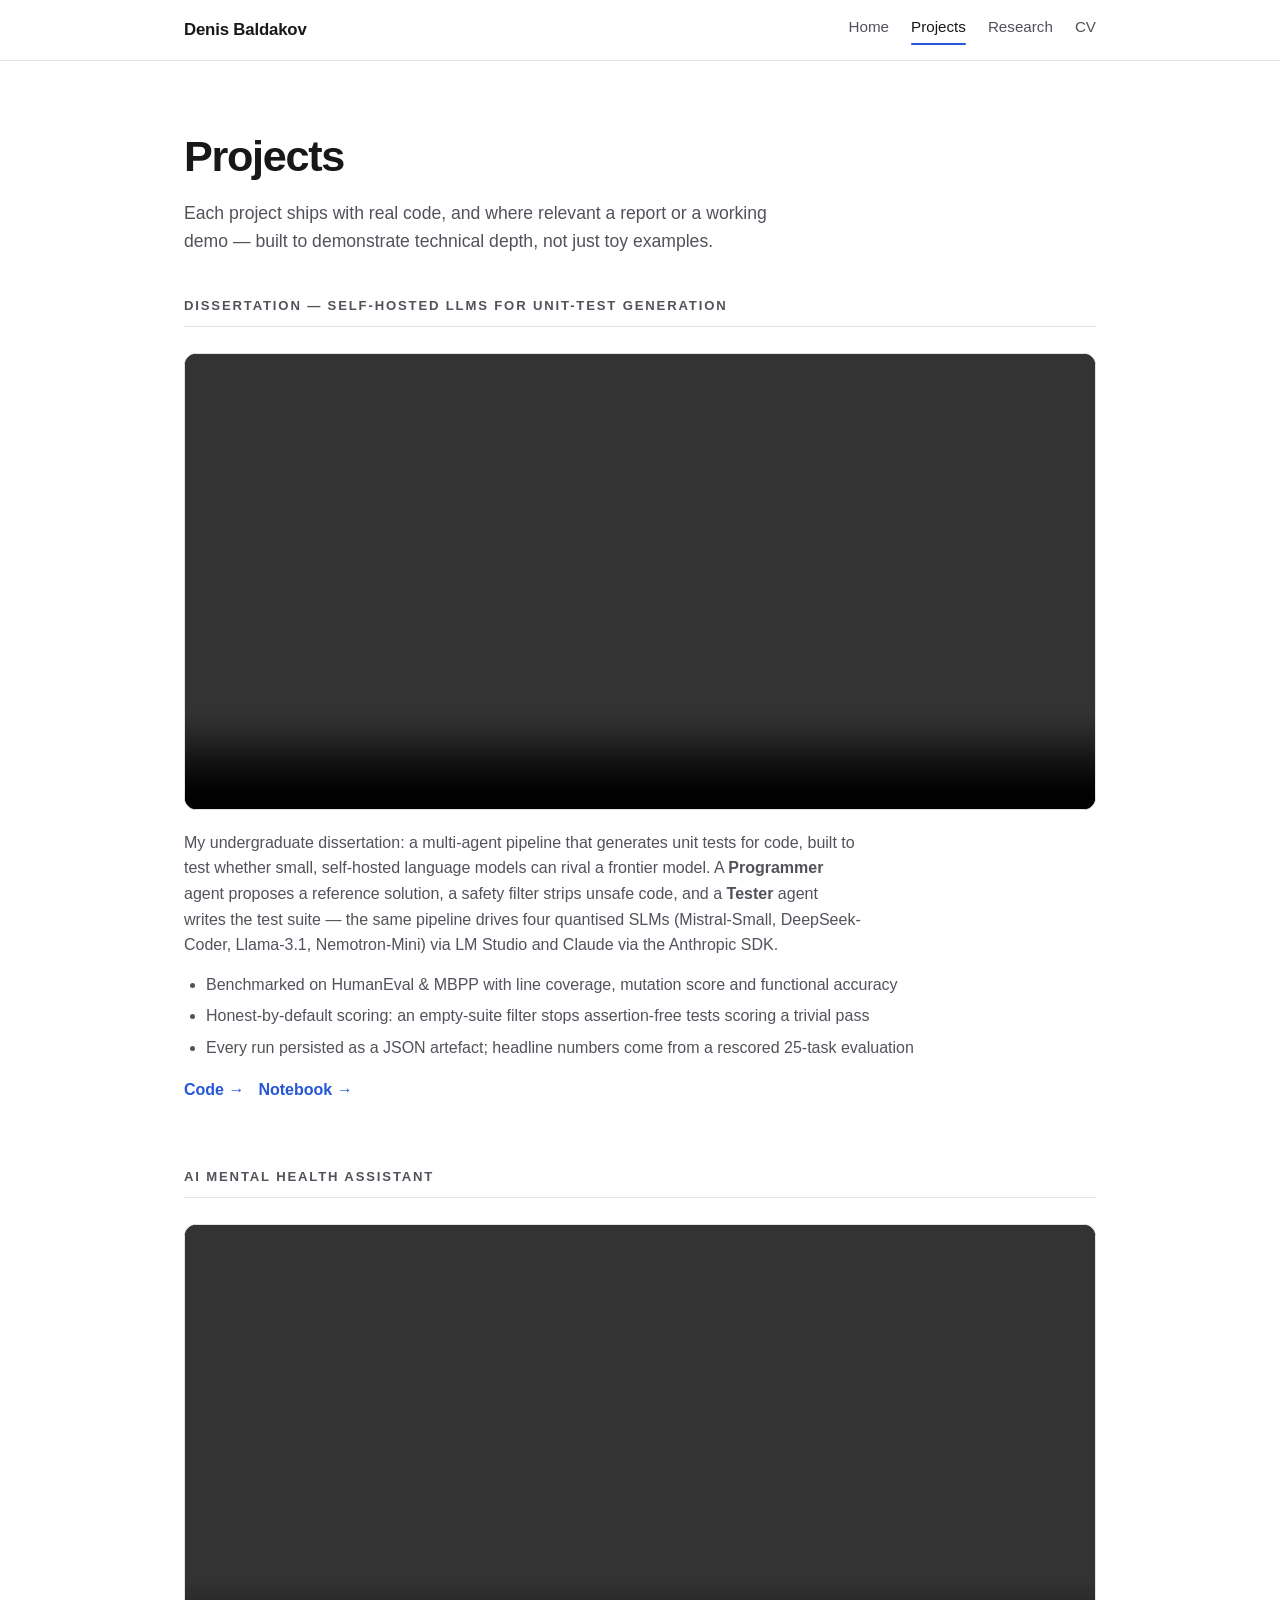
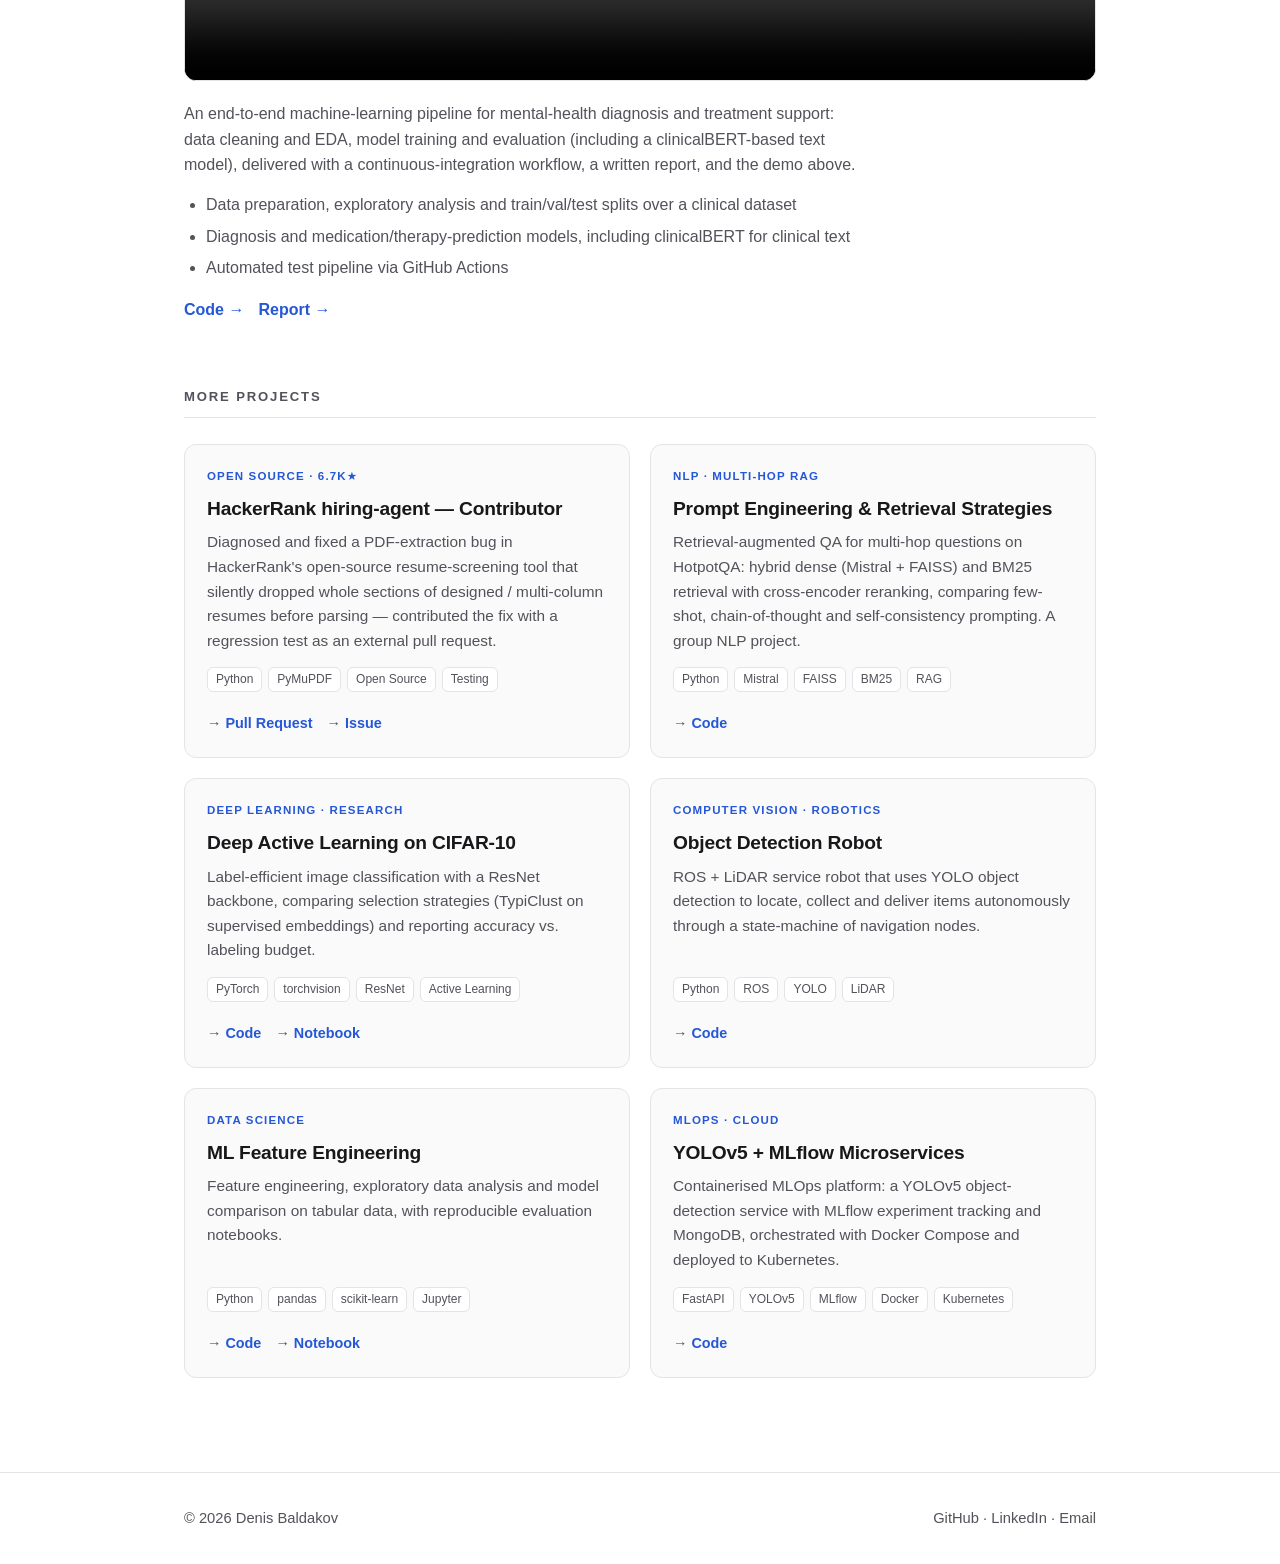
==== commit aab9b07c: "Add Prompt Engineering & Retrieval Strategies project - projects.html: new card in the More Projects" ====
--- a/projects.html
+++ b/projects.html
@@ -96,6 +96,18 @@
         </div>
       </article>
 
+      <article class="card" id="rag-retrieval">
+        <span class="tag">NLP · Multi-Hop RAG</span>
+        <h3>Prompt Engineering &amp; Retrieval Strategies</h3>
+        <p>Retrieval-augmented QA for multi-hop questions on HotpotQA: hybrid dense (Mistral + FAISS) and
+          BM25 retrieval with cross-encoder reranking, comparing few-shot, chain-of-thought and
+          self-consistency prompting. A group NLP project.</p>
+        <div class="tech"><span>Python</span><span>Mistral</span><span>FAISS</span><span>BM25</span><span>RAG</span></div>
+        <div class="card-links">
+          <a href="https://github.com/Sofa3xpert/prompt-engineering-retrieval-strategies" target="_blank" rel="noopener">Code</a>
+        </div>
+      </article>
+
       <article class="card" id="active-learning">
         <span class="tag">Deep Learning · Research</span>
         <h3>Deep Active Learning on CIFAR-10</h3>
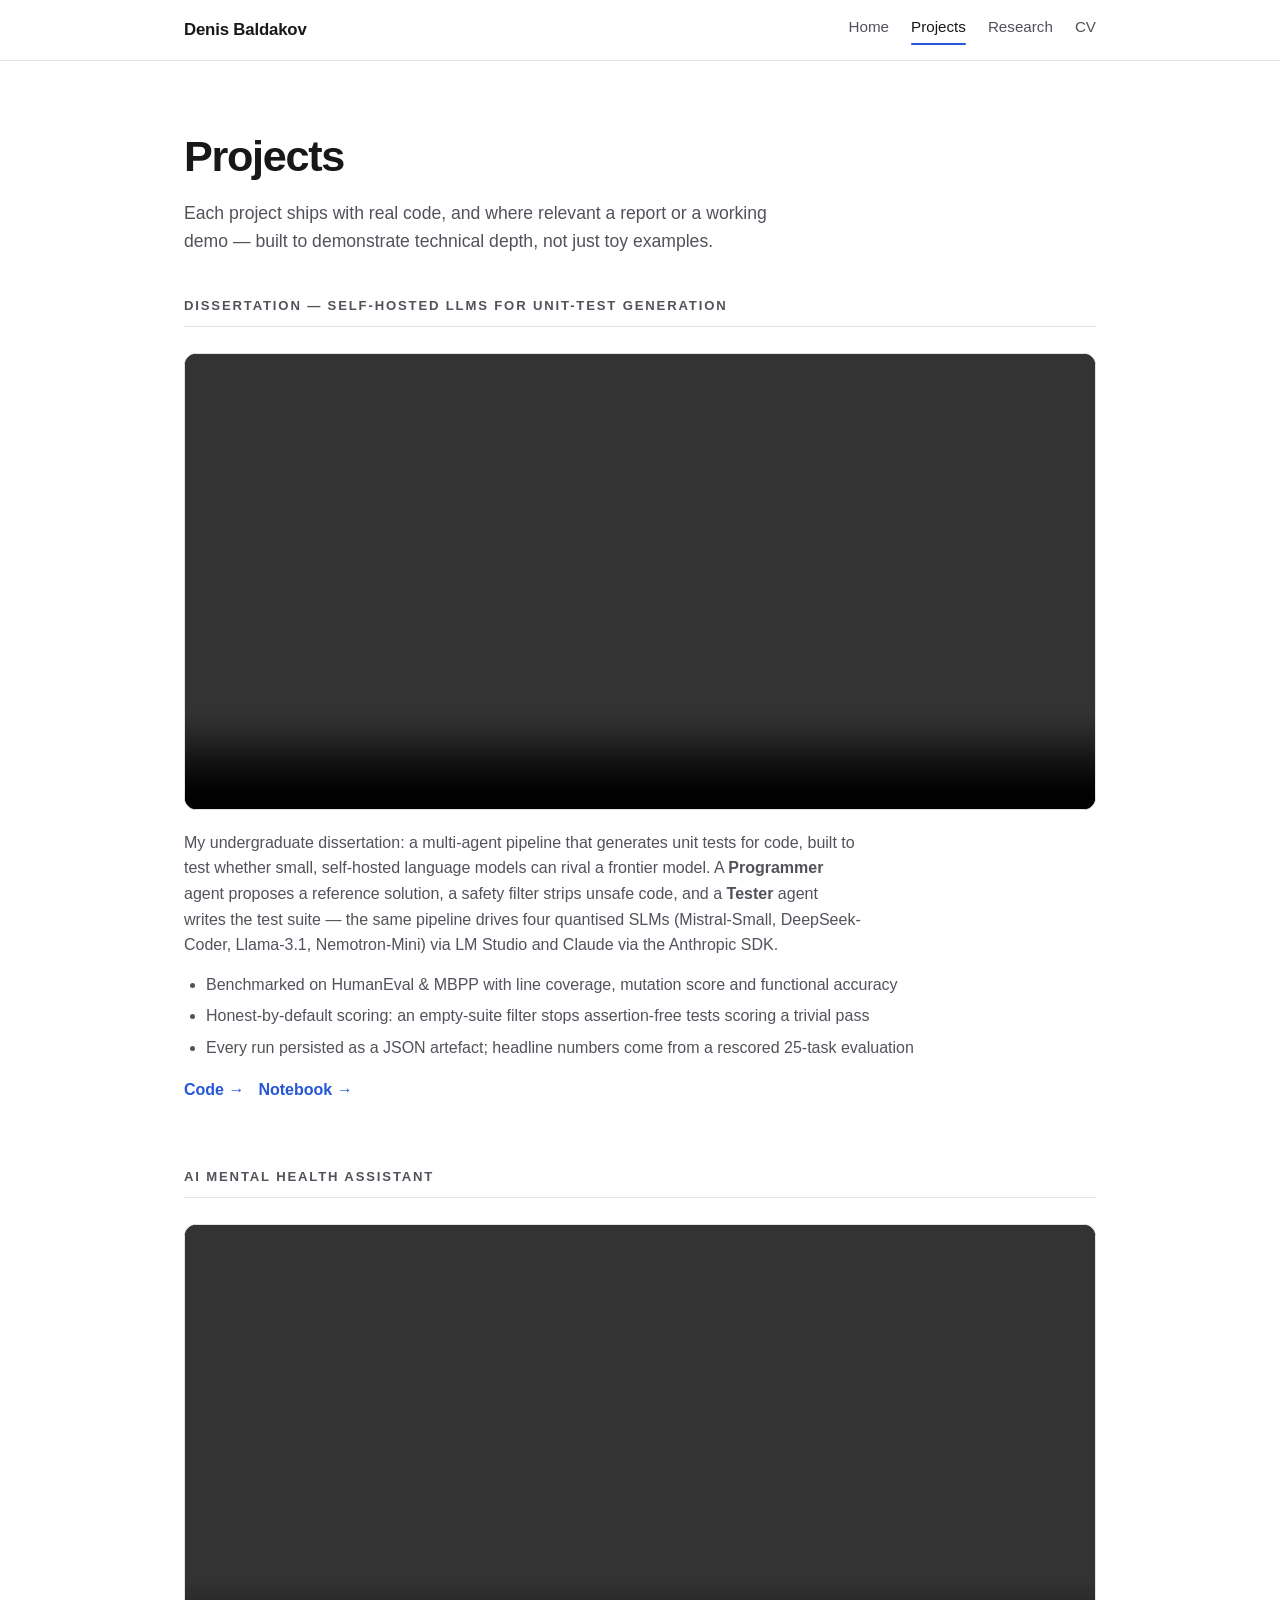
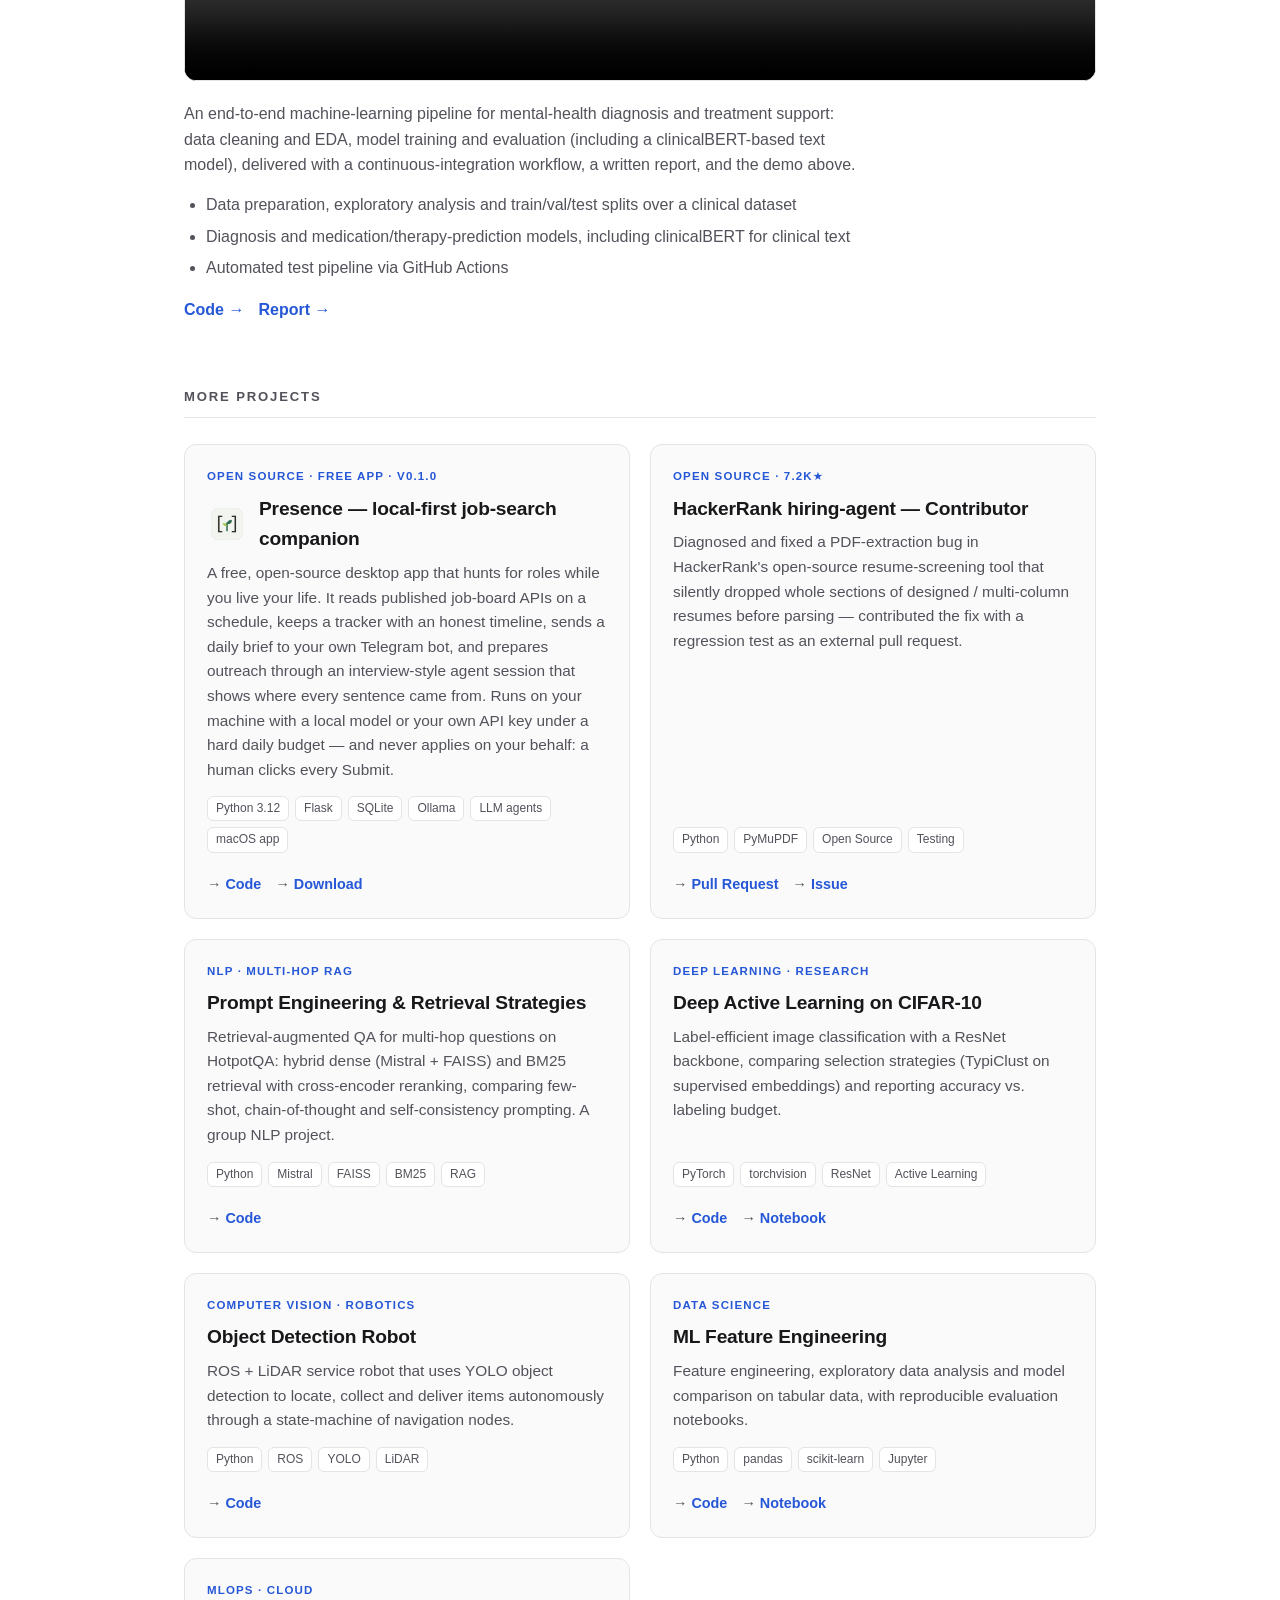
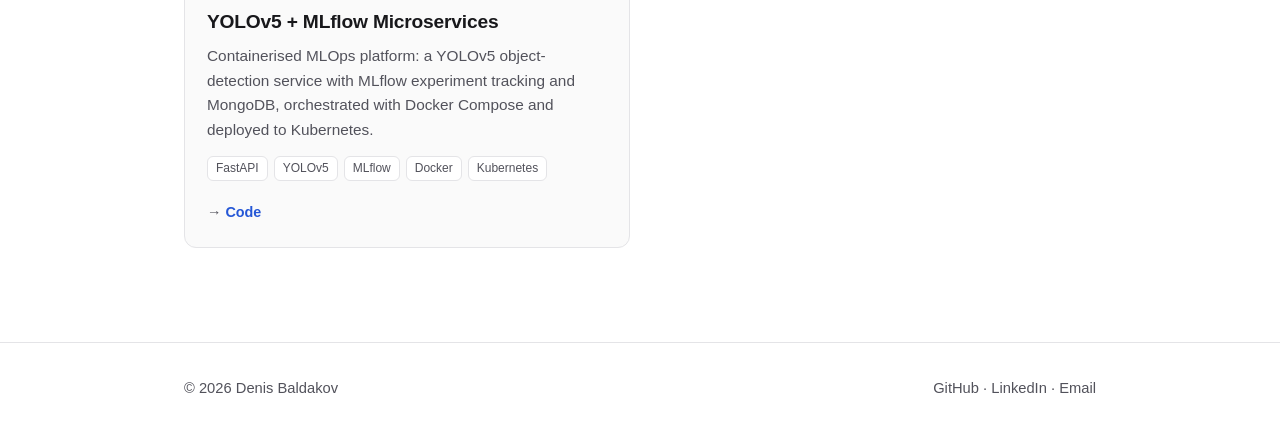
==== commit 1d9d23f7: "Add Presence project card with logo; update star count and repo count Co-Authored-By: Claude Fable 5" ====
--- a/projects.html
+++ b/projects.html
@@ -83,8 +83,26 @@
     <div class="grid">
 
       <!-- ADD A PROJECT: copy one <article class="card"> … </article> block and edit -->
+      <article class="card" id="presence">
+        <span class="tag">Open Source · Free app · v0.1.0</span>
+        <div class="card-head">
+          <img class="card-icon" src="assets/presence.png" alt="Presence logo" width="40" height="40">
+          <h3>Presence &mdash; local-first job-search companion</h3>
+        </div>
+        <p>A free, open-source desktop app that hunts for roles while you live your life. It reads
+          published job-board APIs on a schedule, keeps a tracker with an honest timeline, sends a daily
+          brief to your own Telegram bot, and prepares outreach through an interview-style agent session
+          that shows where every sentence came from. Runs on your machine with a local model or your own
+          API key under a hard daily budget &mdash; and never applies on your behalf: a human clicks every Submit.</p>
+        <div class="tech"><span>Python 3.12</span><span>Flask</span><span>SQLite</span><span>Ollama</span><span>LLM agents</span><span>macOS app</span></div>
+        <div class="card-links">
+          <a href="https://github.com/Sofa3xpert/presence" target="_blank" rel="noopener">Code</a>
+          <a href="https://github.com/Sofa3xpert/presence/releases/tag/v0.1.0" target="_blank" rel="noopener">Download</a>
+        </div>
+      </article>
+
       <article class="card" id="open-source">
-        <span class="tag">Open Source · 6.7k★</span>
+        <span class="tag">Open Source · 7.2k★</span>
         <h3>HackerRank hiring-agent — Contributor</h3>
         <p>Diagnosed and fixed a PDF-extraction bug in HackerRank's open-source resume-screening tool
           that silently dropped whole sections of designed / multi-column resumes before parsing —
--- a/assets/style.css
+++ b/assets/style.css
@@ -118,6 +118,9 @@
 .card:hover { transform: translateY(-3px); border-color: var(--accent); box-shadow: 0 8px 30px rgba(0,0,0,.06); }
 .card .tag { font-size: 0.72rem; text-transform: uppercase; letter-spacing: 0.1em; color: var(--accent); font-weight: 700; }
 .card h3 { font-size: 1.2rem; margin: 8px 0 6px; letter-spacing: -0.01em; }
+.card .card-head { display: flex; align-items: center; gap: 12px; margin: 8px 0 6px; }
+.card .card-head h3 { margin: 0; }
+.card .card-icon { width: 40px; height: 40px; border-radius: 10px; flex: none; }
 .card p { color: var(--muted); font-size: 0.96rem; flex: 1; }
 .card .tech { display: flex; flex-wrap: wrap; gap: 6px; margin: 14px 0 4px; }
 .card .tech span {
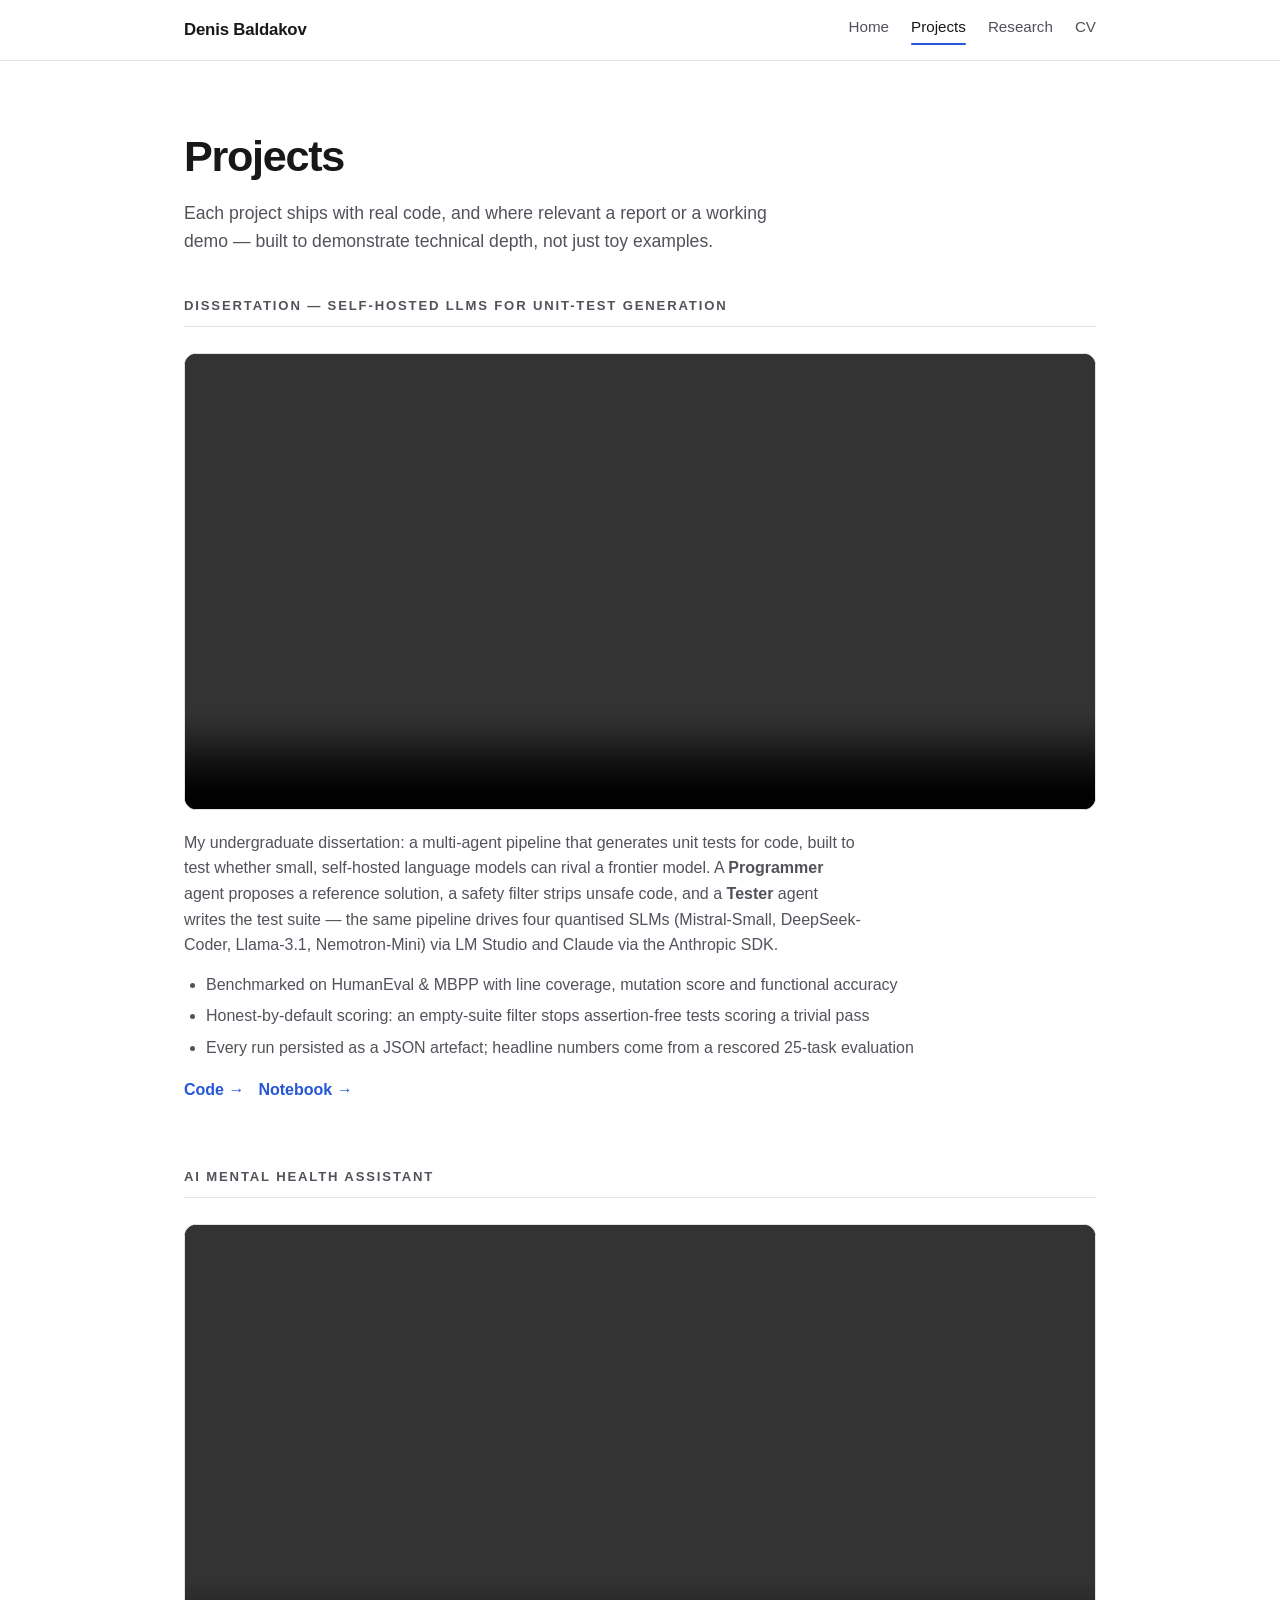
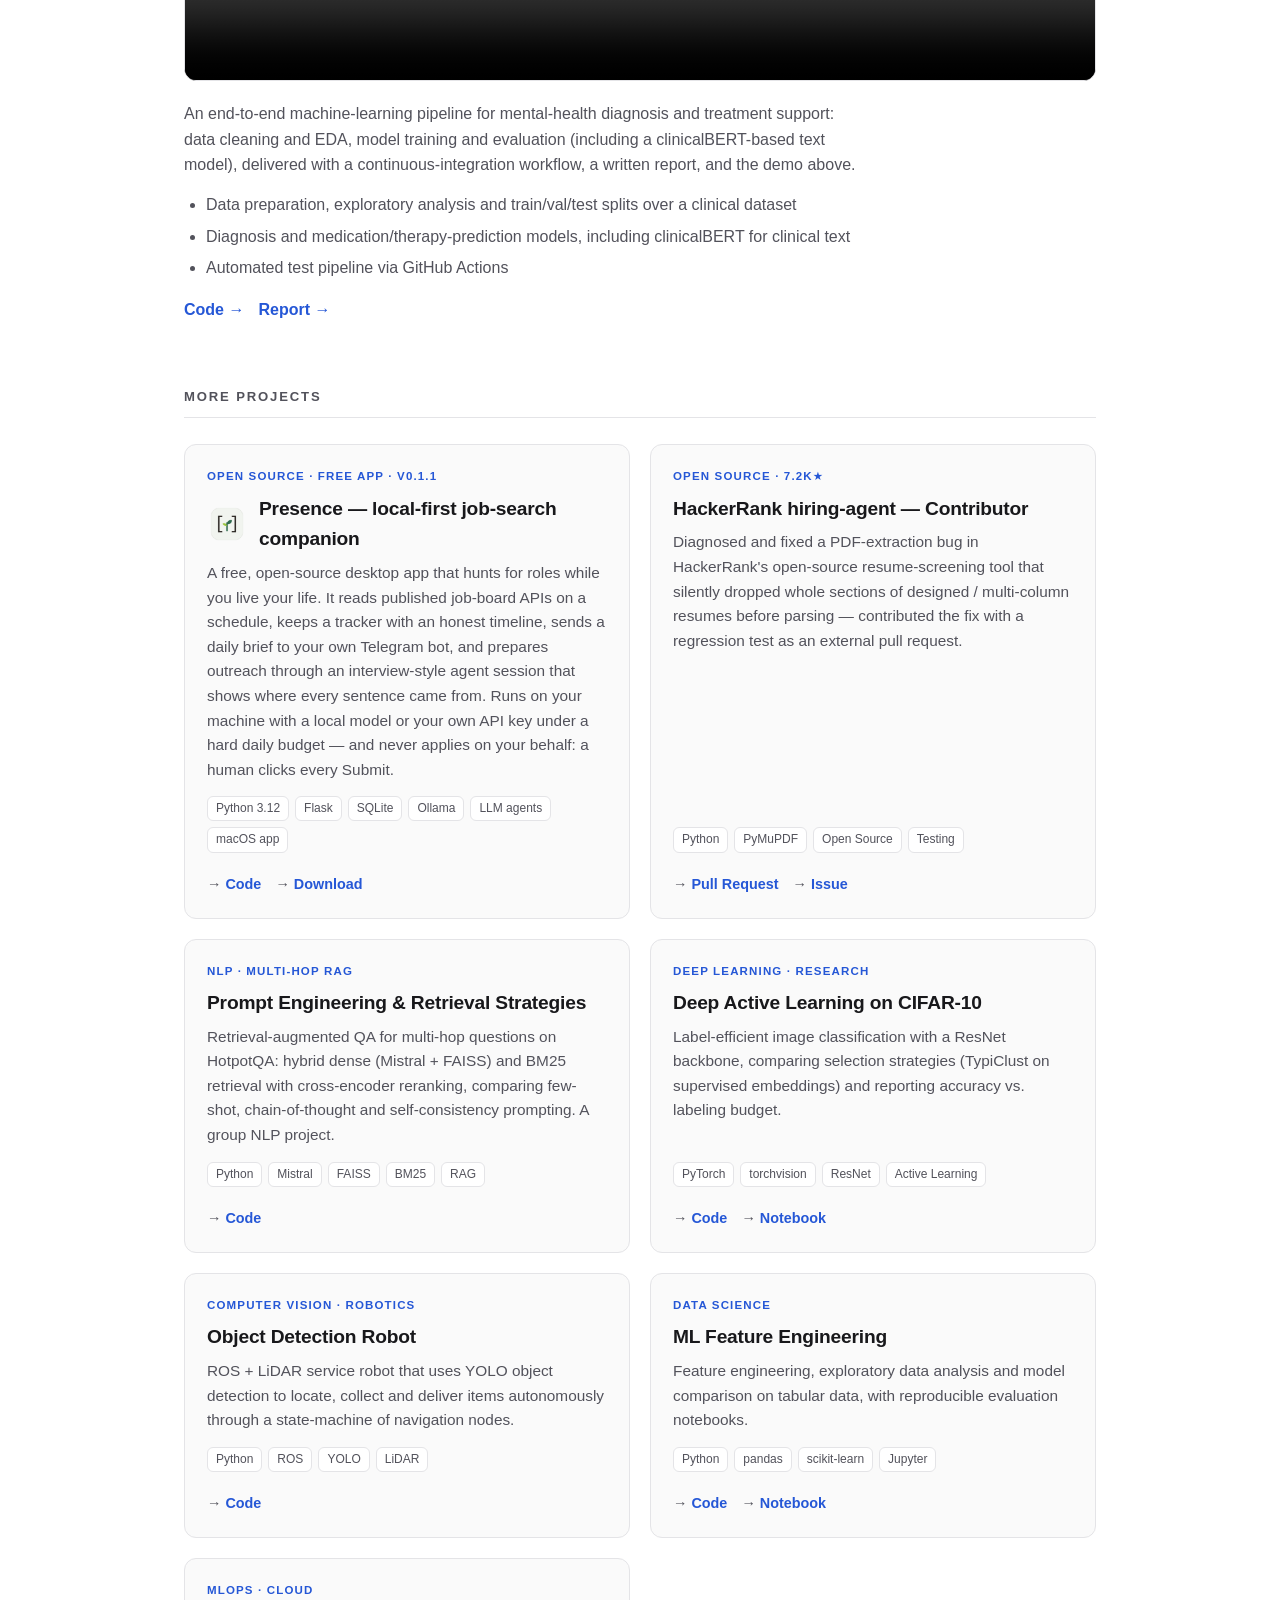
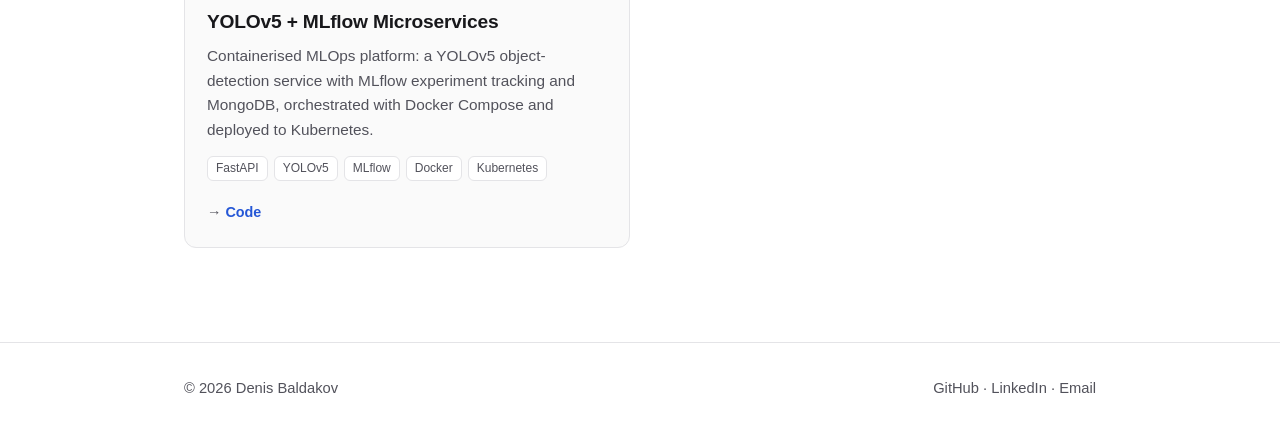
==== commit 93dfbf58: "Point Presence download at the latest release; bump card and CV to v0.1.1 Co-Authored-By: Claude Fab" ====
--- a/projects.html
+++ b/projects.html
@@ -84,7 +84,7 @@
 
       <!-- ADD A PROJECT: copy one <article class="card"> … </article> block and edit -->
       <article class="card" id="presence">
-        <span class="tag">Open Source · Free app · v0.1.0</span>
+        <span class="tag">Open Source · Free app · v0.1.1</span>
         <div class="card-head">
           <img class="card-icon" src="assets/presence.png" alt="Presence logo" width="40" height="40">
           <h3>Presence &mdash; local-first job-search companion</h3>
@@ -97,7 +97,7 @@
         <div class="tech"><span>Python 3.12</span><span>Flask</span><span>SQLite</span><span>Ollama</span><span>LLM agents</span><span>macOS app</span></div>
         <div class="card-links">
           <a href="https://github.com/Sofa3xpert/presence" target="_blank" rel="noopener">Code</a>
-          <a href="https://github.com/Sofa3xpert/presence/releases/tag/v0.1.0" target="_blank" rel="noopener">Download</a>
+          <a href="https://github.com/Sofa3xpert/presence/releases/latest" target="_blank" rel="noopener">Download</a>
         </div>
       </article>
 
